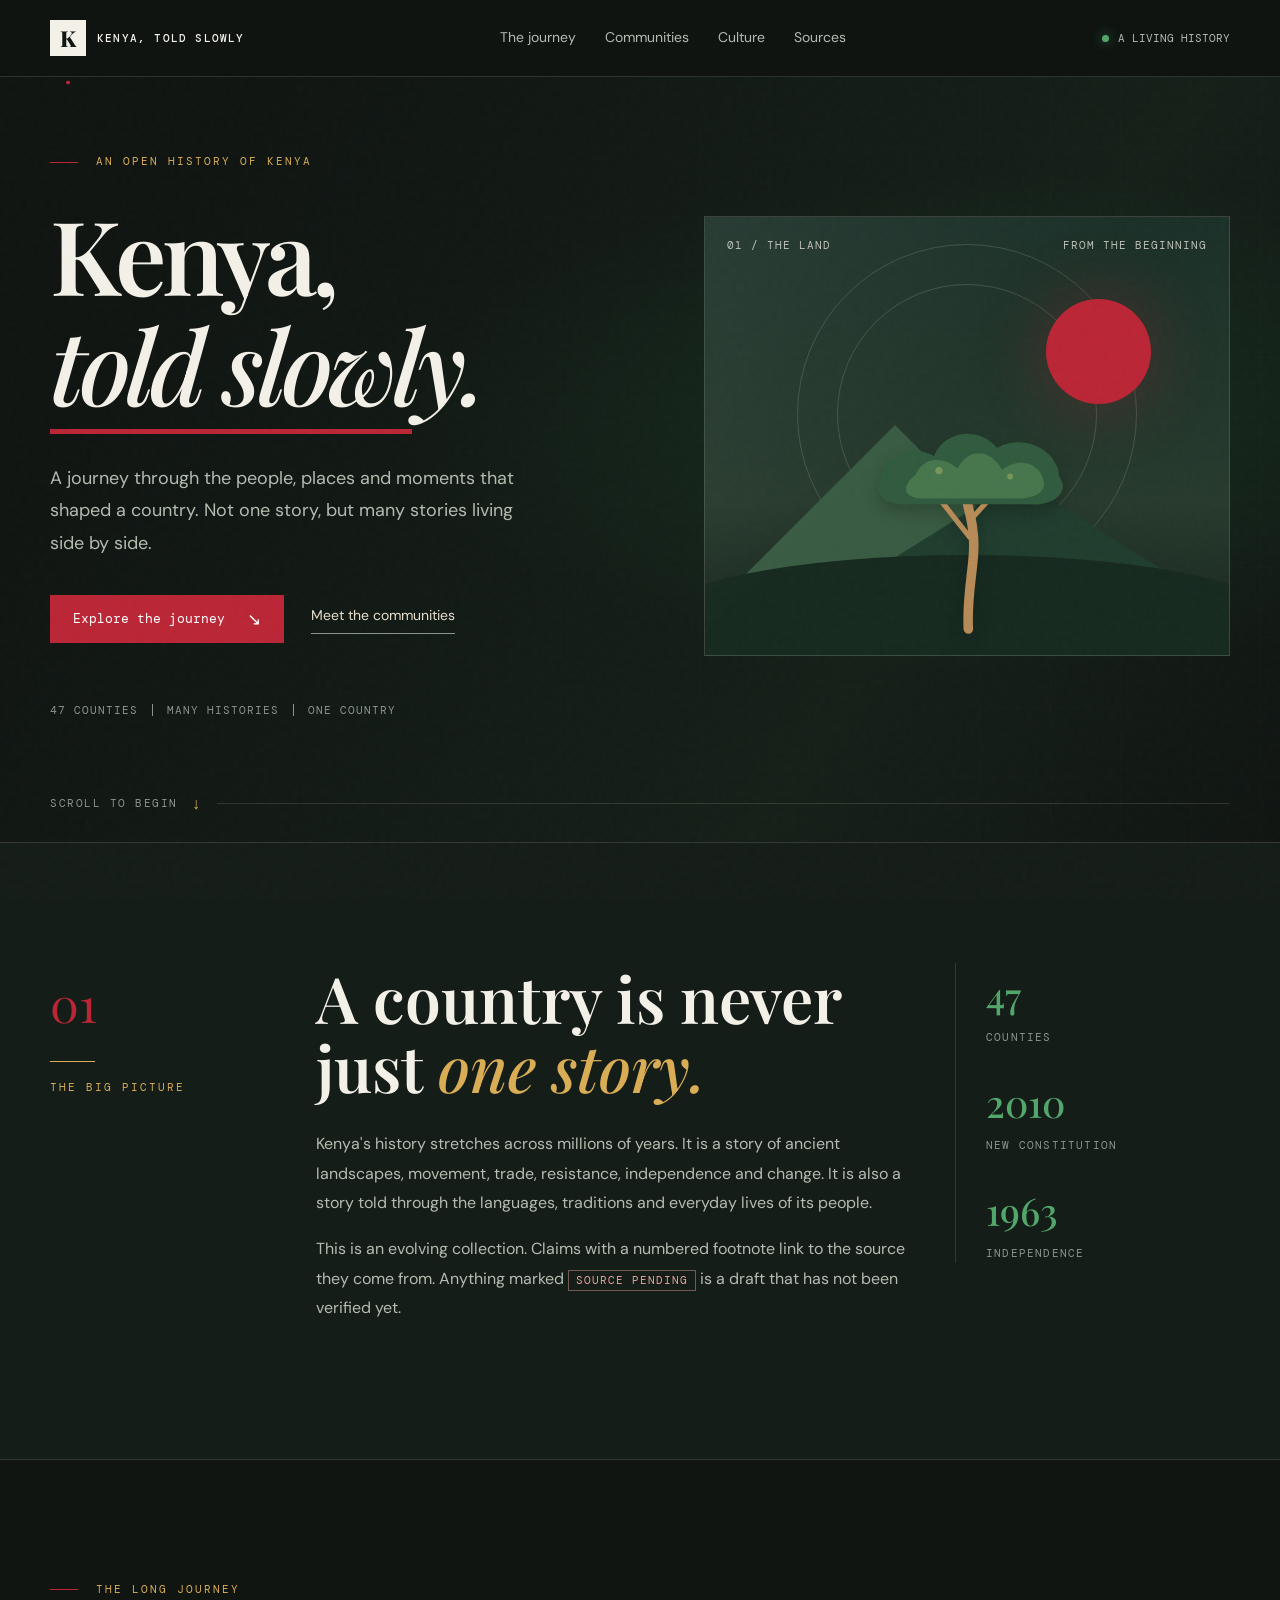
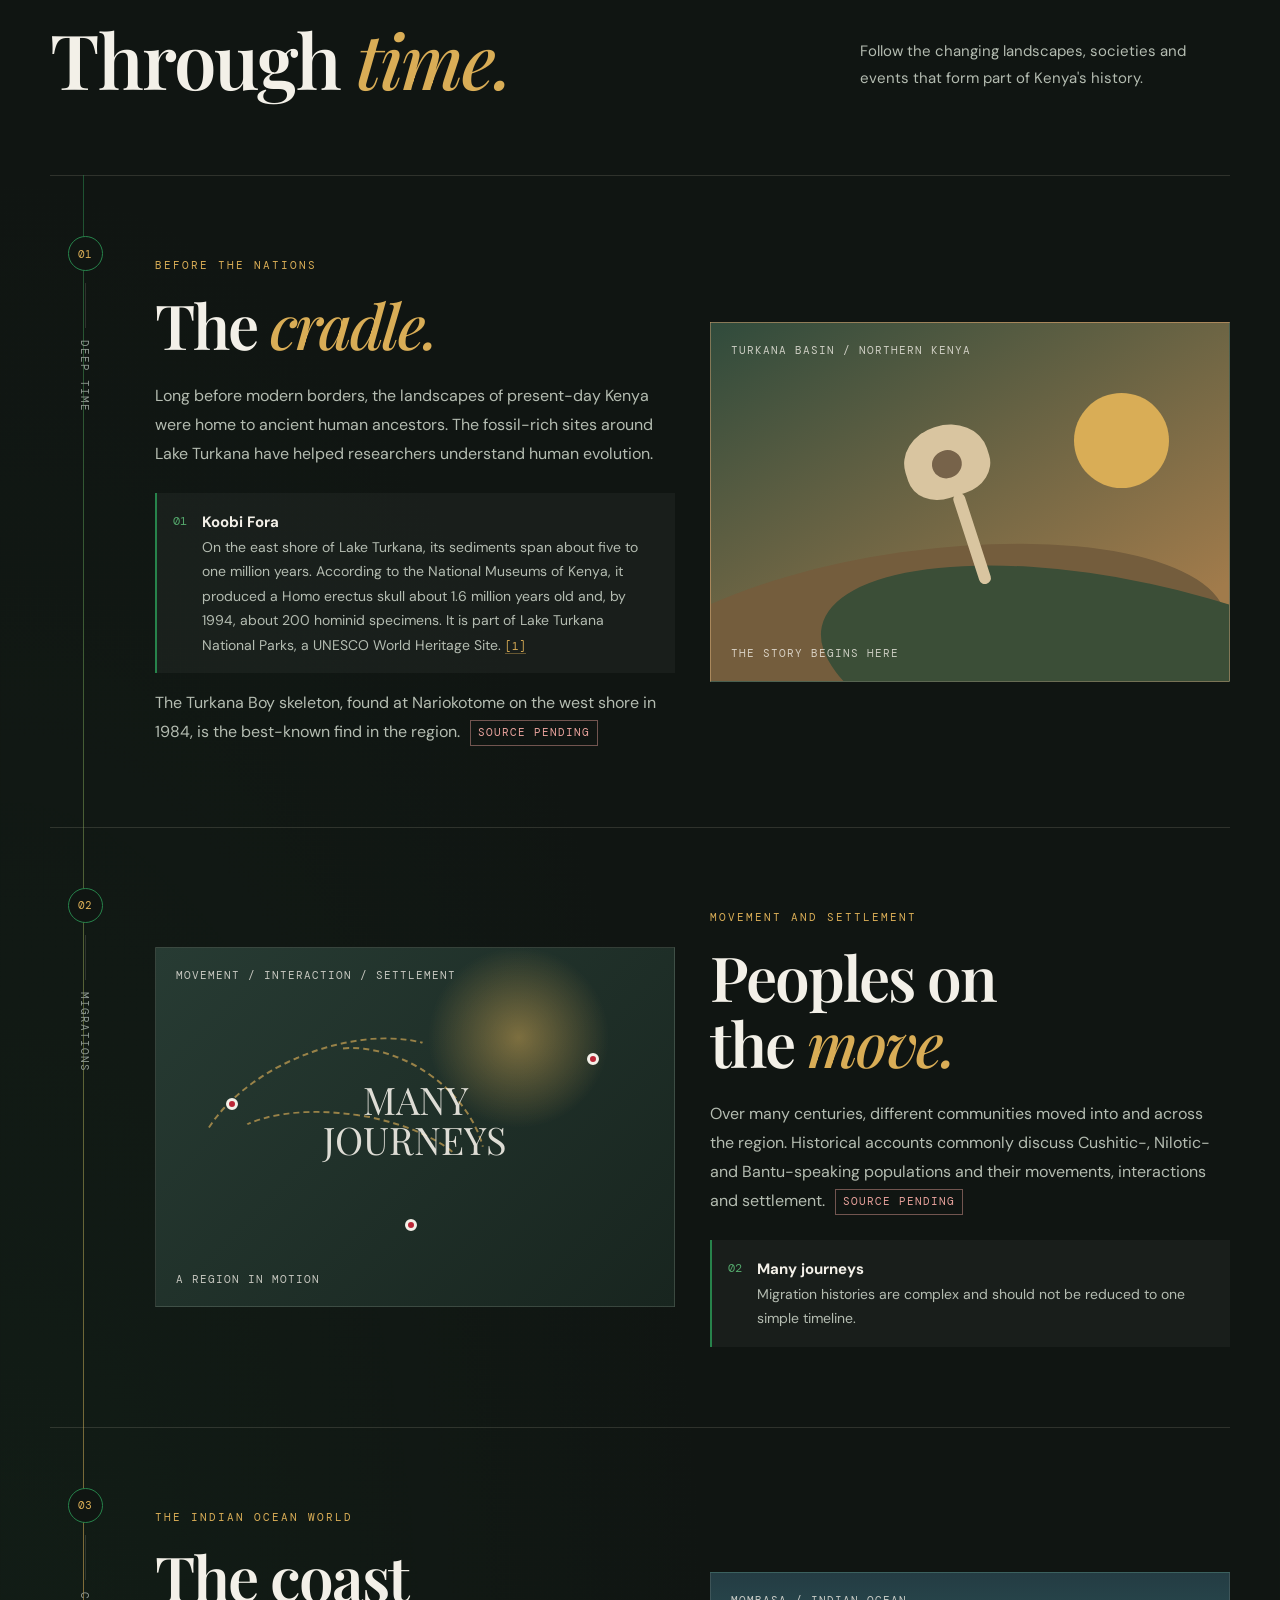
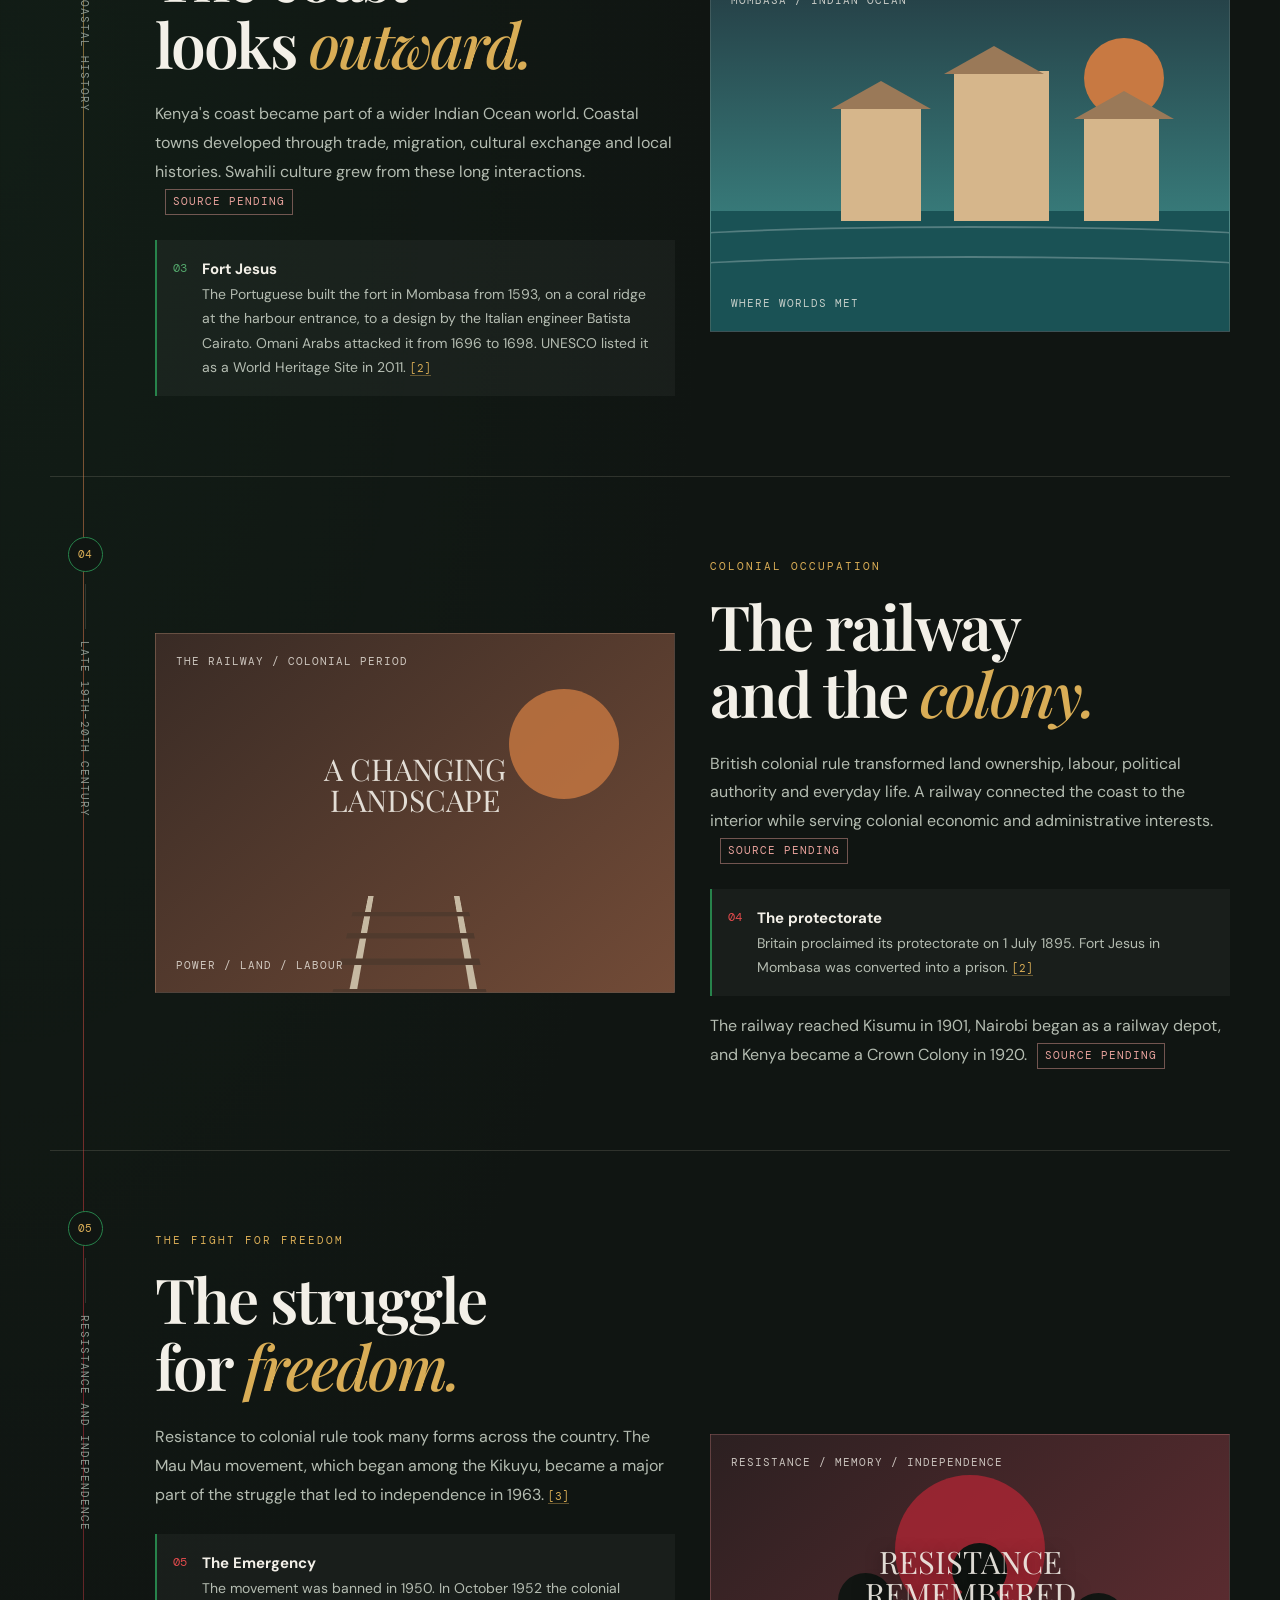
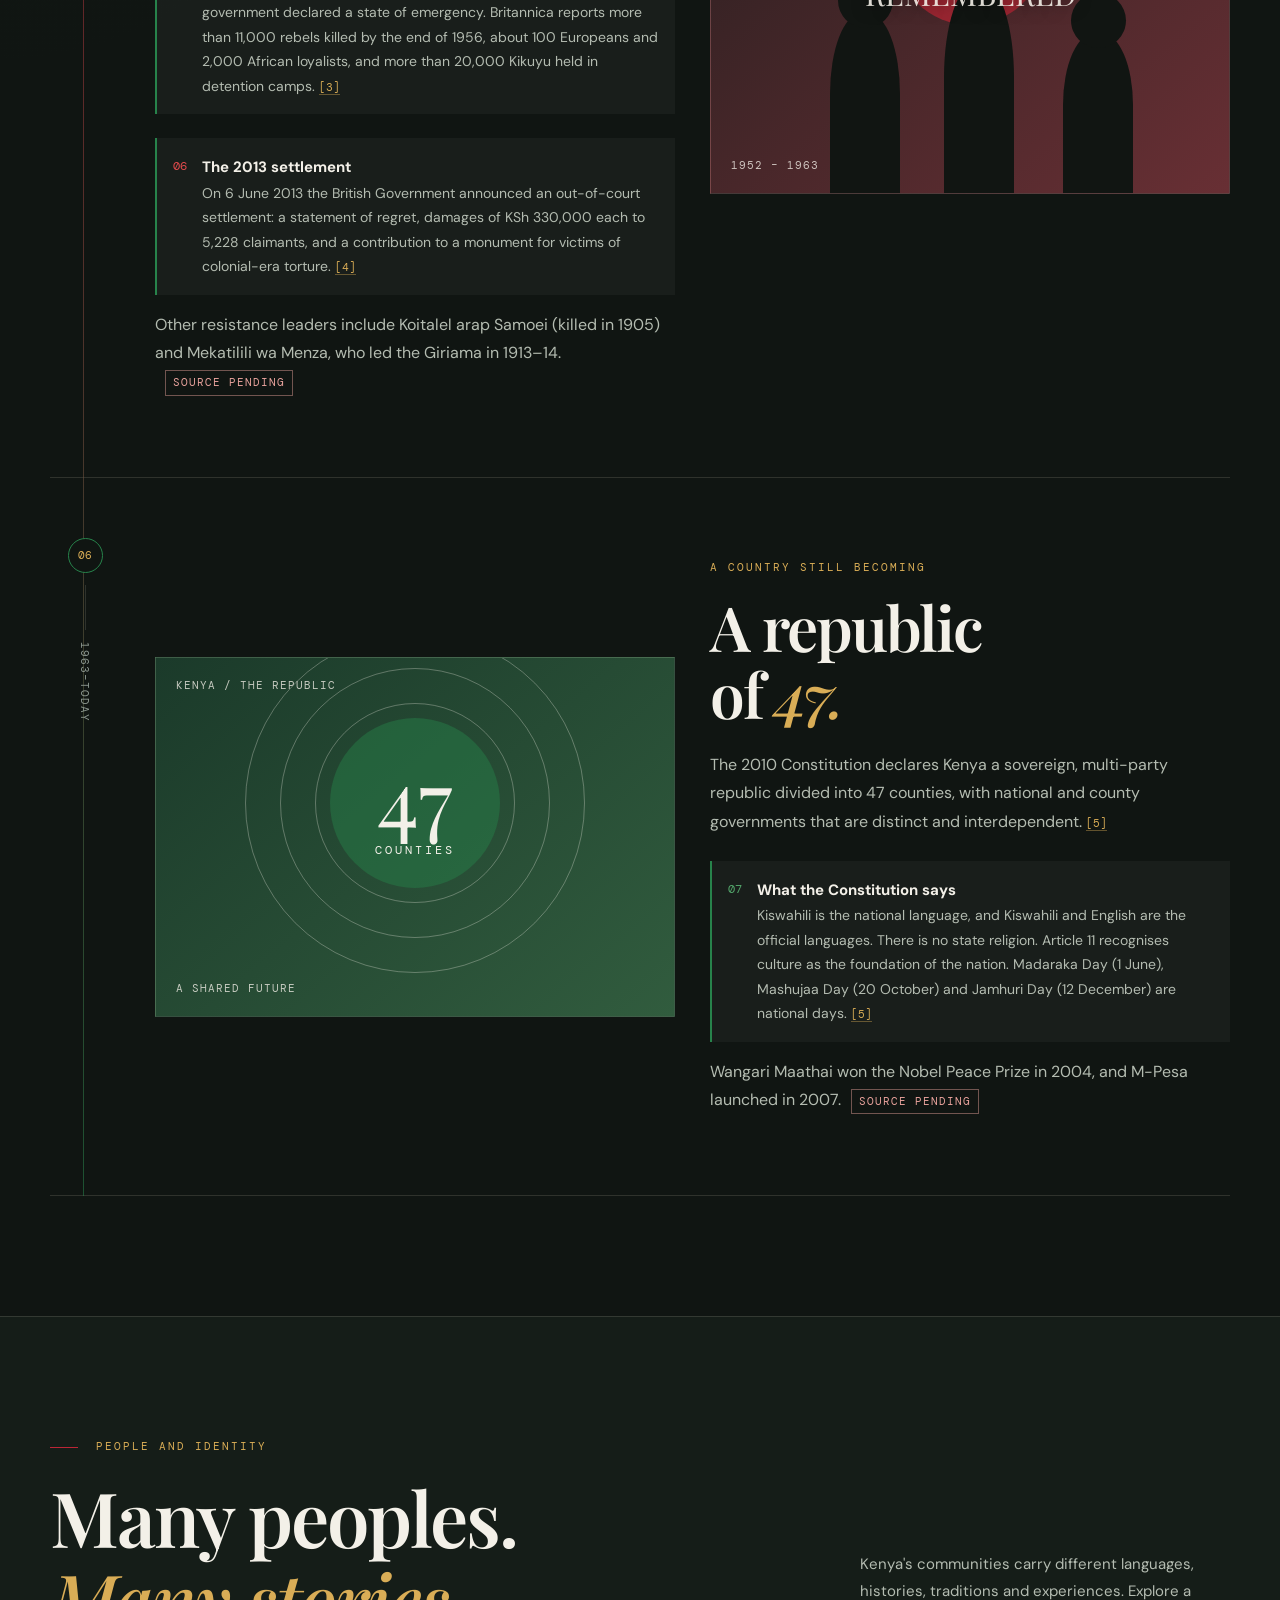
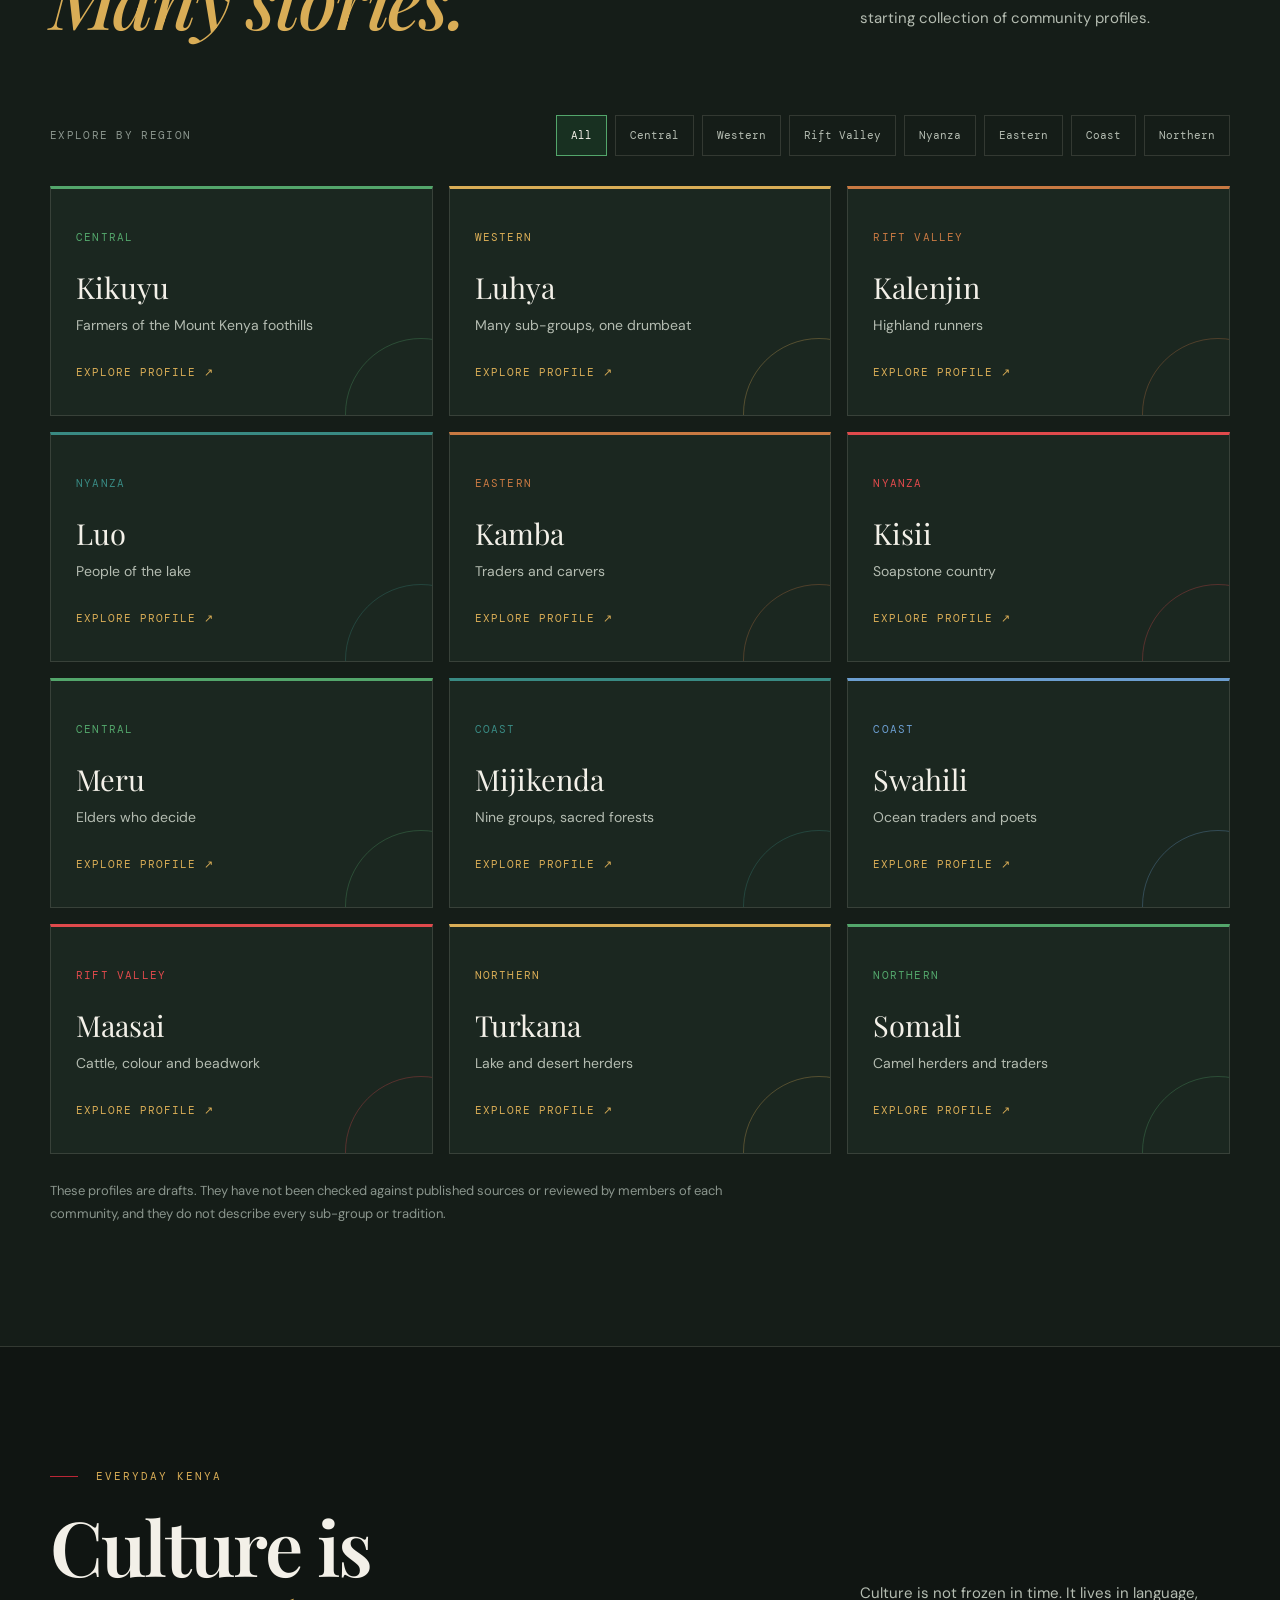
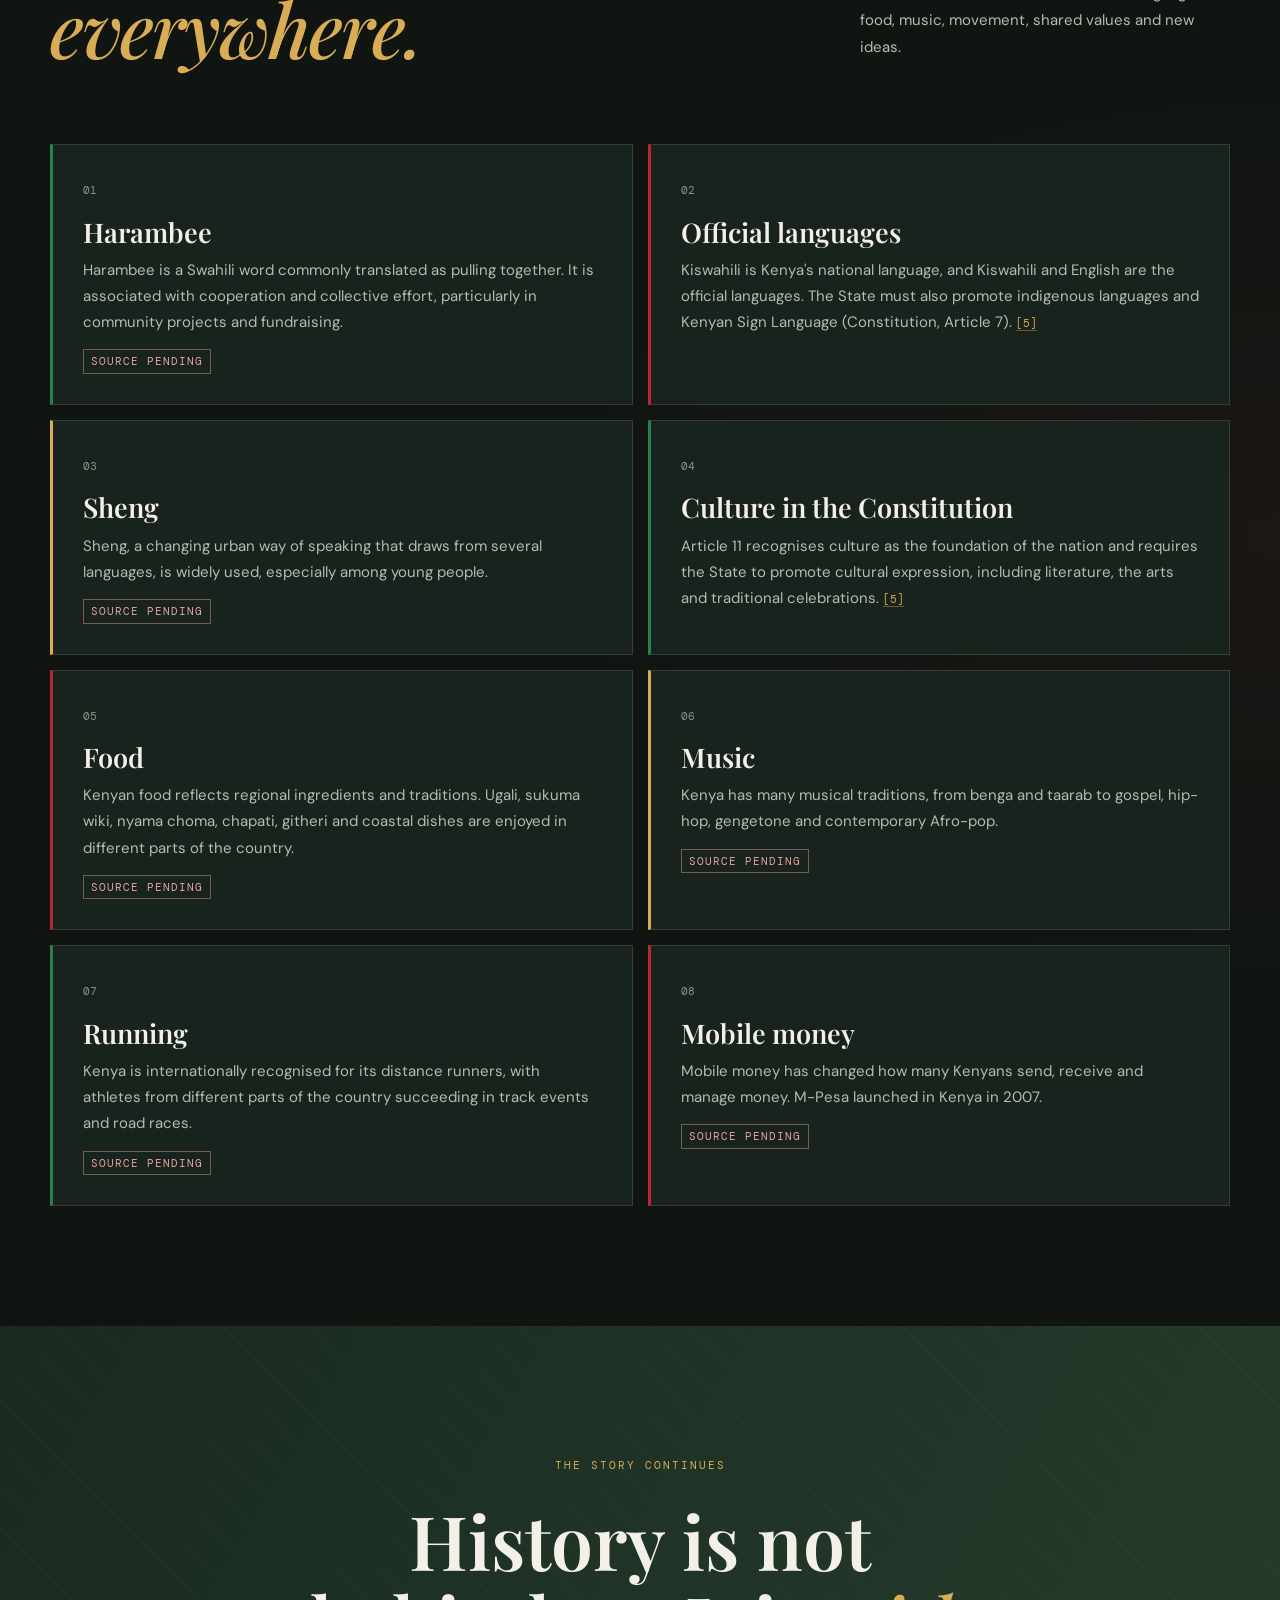
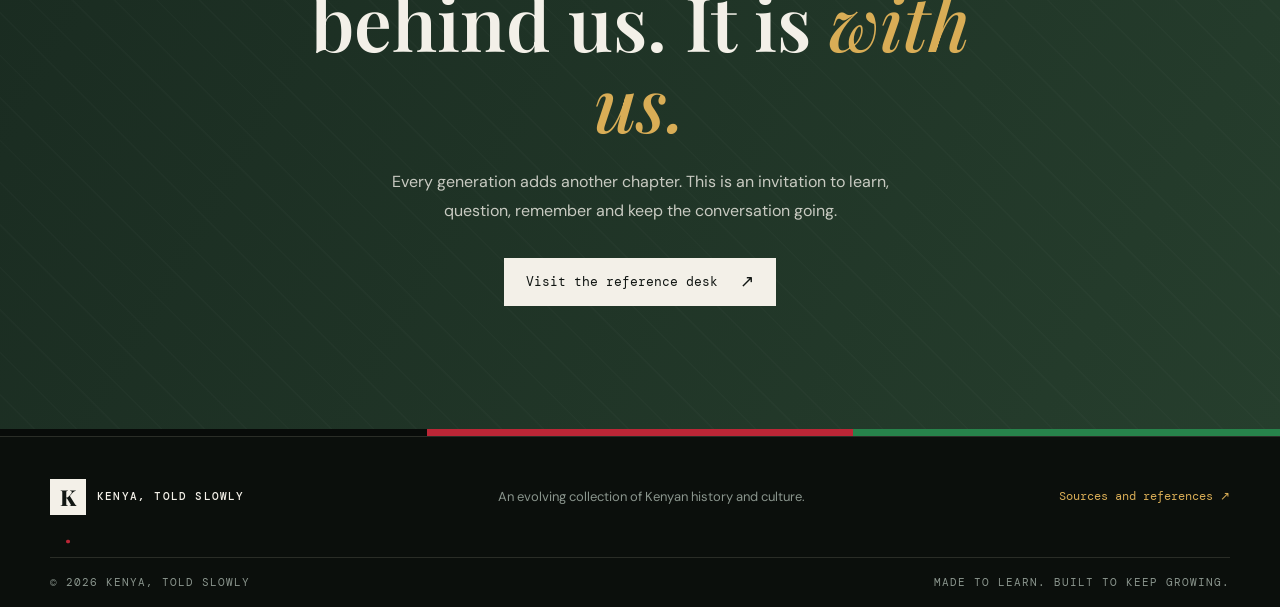
==== index.html @ 45aba87e "Kenya, told slowly: first version" ====
<!DOCTYPE html>
<html lang="en">
<head>
  <meta charset="UTF-8">
  <meta name="viewport" content="width=device-width, initial-scale=1">
  <meta name="theme-color" content="#101512">
  <meta name="description" content="A slow, immersive journey through Kenya's history, communities and culture, with every claim tied to a source.">
  <meta property="og:type" content="website">
  <meta property="og:title" content="Kenya, told slowly: A living history">
  <meta property="og:description" content="A journey through Kenya's history, communities and culture, with sources and open research gaps.">
  <!-- After deploying, change this to the full URL, e.g. https://you.github.io/kenya-history/assets/og.png -->
  <meta property="og:image" content="assets/og.png">
  <meta name="twitter:card" content="summary_large_image">
  <title>Kenya, told slowly — A living history</title>
  <link rel="icon" href="data:image/svg+xml,%3Csvg xmlns='http://www.w3.org/2000/svg' viewBox='0 0 32 32'%3E%3Crect width='32' height='32' fill='%23f3f0e8'/%3E%3Ctext x='6' y='25' font-size='26' font-family='Georgia' font-weight='700' fill='%23101512'%3EK%3C/text%3E%3Ccircle cx='26' cy='25' r='2.5' fill='%23bb2636'/%3E%3C/svg%3E">
  <link rel="preconnect" href="https://fonts.googleapis.com">
  <link rel="preconnect" href="https://fonts.gstatic.com" crossorigin>
  <link href="https://fonts.googleapis.com/css2?family=DM+Mono:wght@400;500&family=DM+Sans:wght@400;500;600;700&family=Playfair+Display:wght@500;600;700;800&display=swap" rel="stylesheet">
  <link rel="stylesheet" href="css/styles.css">
  <script src="js/data.js" defer></script>
  <script src="js/main.js" defer></script>
</head>
<body>
  <a class="skip-link" href="#main">Skip to content</a>
  <div class="scroll-progress" id="progress" aria-hidden="true"></div>

  <header class="site-header">
    <nav class="nav container" aria-label="Main navigation">
      <a class="brand" href="index.html" aria-label="Kenya, told slowly home">
        <span class="brand-mark">K<span>.</span></span><span class="brand-name">KENYA, TOLD SLOWLY</span>
      </a>
      <button class="menu-toggle" id="menu-toggle" aria-label="Open navigation" aria-expanded="false" aria-controls="nav-links"><span></span><span></span></button>
      <div class="nav-links" id="nav-links">
        <a href="#timeline">The journey</a>
        <a href="#communities">Communities</a>
        <a href="#culture">Culture</a>
        <a href="sources.html">Sources</a>
      </div>
      <div class="nav-era"><span class="status-dot"></span><span id="era">A living history</span></div>
    </nav>
  </header>

  <main id="main">
    <section class="hero" data-era="A living history">
      <div class="hero-grid"></div>
      <div class="hero-content container">
        <div class="hero-copy">
          <p class="eyebrow"><span class="eyebrow-line"></span> AN OPEN HISTORY OF KENYA</p>
          <h1>Kenya,<br><em>told slowly.</em></h1>
          <p class="hero-description">A journey through the people, places and moments that shaped a country. Not one story, but many stories living side by side.</p>
          <div class="hero-actions">
            <a class="button button-primary" href="#timeline">Explore the journey <span>↘</span></a>
            <a class="text-link" href="#communities">Meet the communities</a>
          </div>
          <div class="hero-meta"><span>47 COUNTIES</span><span class="meta-divider"></span><span>MANY HISTORIES</span><span class="meta-divider"></span><span>ONE COUNTRY</span></div>
        </div>

        <div class="hero-art" role="img" aria-label="Illustration of an acacia tree, mountains and a red sun over the Kenyan landscape">
          <div class="art-orbit orbit-one"></div><div class="art-orbit orbit-two"></div>
          <div class="sun"></div>
          <div class="mountain mountain-back"></div><div class="mountain mountain-front"></div>
          <div class="land-layer"></div>
          <svg class="acacia" viewBox="0 0 300 330" aria-hidden="true">
            <path d="M145 315 C142 260 157 220 151 180 C149 155 137 135 142 105" fill="none" stroke="#B78B57" stroke-width="13" stroke-linecap="round"/>
            <path d="M147 190 L110 143 M149 165 L190 120 M142 130 L115 93" fill="none" stroke="#B78B57" stroke-width="7" stroke-linecap="round"/>
            <path d="M25 111 C32 72 73 65 98 79 C113 43 161 39 184 68 C223 47 267 73 269 107 C285 130 259 147 229 145 L64 145 C35 146 15 135 25 111Z" fill="#315B3F"/>
            <path d="M73 105 C85 77 114 82 130 96 C148 64 178 73 191 98 C216 78 246 91 248 116 C250 134 223 138 204 137 L82 137 C55 137 54 119 73 105Z" fill="#47764C"/>
            <circle cx="105" cy="99" r="5" fill="#77965C"/><circle cx="202" cy="107" r="4" fill="#77965C"/>
          </svg>
          <div class="art-caption"><span>01 / THE LAND</span><span>FROM THE BEGINNING</span></div>
        </div>
      </div>
      <div class="hero-bottom container"><span>SCROLL TO BEGIN</span><span class="scroll-arrow">↓</span><span class="hero-bottom-line"></span></div>
    </section>

    <section class="intro section-pad" data-era="The big picture">
      <div class="container intro-layout">
        <div class="section-index"><span class="index-number">01</span><span class="index-line"></span><span class="eyebrow">THE BIG PICTURE</span></div>
        <div class="intro-text">
          <h2>A country is never<br>just <em>one story.</em></h2>
          <p>Kenya's history stretches across millions of years. It is a story of ancient landscapes, movement, trade, resistance, independence and change. It is also a story told through the languages, traditions and everyday lives of its people.</p>
          <p>This is an evolving collection. Claims with a numbered footnote link to the source they come from. Anything marked <span class="badge-inline">SOURCE PENDING</span> is a draft that has not been verified yet.</p>
        </div>
        <div class="intro-stats">
          <div class="stat"><strong>47</strong><span>COUNTIES</span></div>
          <div class="stat"><strong>2010</strong><span>NEW CONSTITUTION</span></div>
          <div class="stat"><strong>1963</strong><span>INDEPENDENCE</span></div>
        </div>
      </div>
    </section>

    <section class="timeline-section section-pad" id="timeline">
      <div class="container">
        <div class="section-heading">
          <div><p class="eyebrow"><span class="eyebrow-line"></span> THE LONG JOURNEY</p><h2>Through <em>time.</em></h2></div>
          <p class="section-intro">Follow the changing landscapes, societies and events that form part of Kenya's history.</p>
        </div>

        <div class="timeline">

          <article class="chapter" data-a="#18231d" data-b="#263d2c" data-era="Deep time">
            <div class="chapter-number"><span>01</span><span class="chapter-line"></span><span class="chapter-date">DEEP TIME</span></div>
            <div class="chapter-copy">
              <p class="eyebrow">BEFORE THE NATIONS</p>
              <h3>The <em>cradle.</em></h3>
              <p>Long before modern borders, the landscapes of present-day Kenya were home to ancient human ancestors. The fossil-rich sites around Lake Turkana have helped researchers understand human evolution.</p>
              <div class="chapter-fact"><span class="fact-mark">01</span>
                <p><strong>Koobi Fora</strong><br>On the east shore of Lake Turkana, its sediments span about five to one million years. According to the National Museums of Kenya, it produced a Homo erectus skull about 1.6 million years old and, by 1994, about 200 hominid specimens. It is part of Lake Turkana National Parks, a UNESCO World Heritage Site. <a class="fn" href="sources.html#s1">[1]</a></p></div>
              <p class="pending">The Turkana Boy skeleton, found at Nariokotome on the west shore in 1984, is the best-known find in the region.</p>
            </div>
            <div class="chapter-visual visual-cradle">
              <div class="visual-label">TURKANA BASIN / NORTHERN KENYA</div><div class="visual-sun"></div>
              <div class="fossil-shape"><div class="fossil-skull"></div><div class="fossil-spine"></div></div>
              <div class="visual-bottom-label">THE STORY BEGINS HERE</div>
            </div>
          </article>

          <article class="chapter reverse" data-a="#17211e" data-b="#293b34" data-era="Movement and settlement">
            <div class="chapter-number"><span>02</span><span class="chapter-line"></span><span class="chapter-date">MIGRATIONS</span></div>
            <div class="chapter-copy">
              <p class="eyebrow">MOVEMENT AND SETTLEMENT</p>
              <h3>Peoples on<br>the <em>move.</em></h3>
              <p class="pending">Over many centuries, different communities moved into and across the region. Historical accounts commonly discuss Cushitic-, Nilotic- and Bantu-speaking populations and their movements, interactions and settlement.</p>
              <div class="chapter-fact"><span class="fact-mark">02</span>
                <p><strong>Many journeys</strong><br>Migration histories are complex and should not be reduced to one simple timeline.</p></div>
            </div>
            <div class="chapter-visual visual-movement">
              <div class="visual-label">MOVEMENT / INTERACTION / SETTLEMENT</div>
              <div class="route route-one"></div><div class="route route-two"></div><div class="route route-three"></div>
              <div class="route-point point-one"></div><div class="route-point point-two"></div><div class="route-point point-three"></div>
              <div class="movement-word">MANY<br>JOURNEYS</div><div class="visual-bottom-label">A REGION IN MOTION</div>
            </div>
          </article>

          <article class="chapter" data-a="#1b2221" data-b="#293e42" data-era="The coast and the ocean">
            <div class="chapter-number"><span>03</span><span class="chapter-line"></span><span class="chapter-date">COASTAL HISTORY</span></div>
            <div class="chapter-copy">
              <p class="eyebrow">THE INDIAN OCEAN WORLD</p>
              <h3>The coast<br>looks <em>outward.</em></h3>
              <p class="pending">Kenya's coast became part of a wider Indian Ocean world. Coastal towns developed through trade, migration, cultural exchange and local histories. Swahili culture grew from these long interactions.</p>
              <div class="chapter-fact"><span class="fact-mark">03</span>
                <p><strong>Fort Jesus</strong><br>The Portuguese built the fort in Mombasa from 1593, on a coral ridge at the harbour entrance, to a design by the Italian engineer Batista Cairato. Omani Arabs attacked it from 1696 to 1698. UNESCO listed it as a World Heritage Site in 2011. <a class="fn" href="sources.html#s2">[2]</a></p></div>
            </div>
            <div class="chapter-visual visual-coast">
              <div class="visual-label">MOMBASA / INDIAN OCEAN</div><div class="coast-sun"></div><div class="coast-water"></div>
              <div class="coast-building building-one"></div><div class="coast-building building-two"></div><div class="coast-building building-three"></div>
              <div class="coast-wave wave-one"></div><div class="coast-wave wave-two"></div>
              <div class="visual-bottom-label">WHERE WORLDS MET</div>
            </div>
          </article>

          <article class="chapter reverse" data-a="#201918" data-b="#492b28" data-era="Colonial rule">
            <div class="chapter-number"><span>04</span><span class="chapter-line"></span><span class="chapter-date">LATE 19TH–20TH CENTURY</span></div>
            <div class="chapter-copy">
              <p class="eyebrow">COLONIAL OCCUPATION</p>
              <h3>The railway<br>and the <em>colony.</em></h3>
              <p class="pending">British colonial rule transformed land ownership, labour, political authority and everyday life. A railway connected the coast to the interior while serving colonial economic and administrative interests.</p>
              <div class="chapter-fact"><span class="fact-mark red-mark">04</span>
                <p><strong>The protectorate</strong><br>Britain proclaimed its protectorate on 1 July 1895. Fort Jesus in Mombasa was converted into a prison. <a class="fn" href="sources.html#s2">[2]</a></p></div>
              <p class="pending">The railway reached Kisumu in 1901, Nairobi began as a railway depot, and Kenya became a Crown Colony in 1920.</p>
            </div>
            <div class="chapter-visual visual-railway">
              <div class="visual-label">THE RAILWAY / COLONIAL PERIOD</div><div class="railway-sun"></div>
              <div class="railway-track"><div class="track-line"></div><div class="track-line second"></div>
                <div class="track-sleeper"></div><div class="track-sleeper"></div><div class="track-sleeper"></div><div class="track-sleeper"></div><div class="track-sleeper"></div><div class="track-sleeper"></div></div>
              <div class="railway-word">A CHANGING<br>LANDSCAPE</div><div class="visual-bottom-label">POWER / LAND / LABOUR</div>
            </div>
          </article>

          <article class="chapter" data-a="#201716" data-b="#512a2b" data-era="The struggle for freedom">
            <div class="chapter-number"><span>05</span><span class="chapter-line"></span><span class="chapter-date">RESISTANCE AND INDEPENDENCE</span></div>
            <div class="chapter-copy">
              <p class="eyebrow">THE FIGHT FOR FREEDOM</p>
              <h3>The struggle<br>for <em>freedom.</em></h3>
              <p>Resistance to colonial rule took many forms across the country. The Mau Mau movement, which began among the Kikuyu, became a major part of the struggle that led to independence in 1963. <a class="fn" href="sources.html#s3">[3]</a></p>
              <div class="chapter-fact"><span class="fact-mark red-mark">05</span>
                <p><strong>The Emergency</strong><br>The movement was banned in 1950. In October 1952 the colonial government declared a state of emergency. Britannica reports more than 11,000 rebels killed by the end of 1956, about 100 Europeans and 2,000 African loyalists, and more than 20,000 Kikuyu held in detention camps. <a class="fn" href="sources.html#s3">[3]</a></p></div>
              <div class="chapter-fact"><span class="fact-mark red-mark">06</span>
                <p><strong>The 2013 settlement</strong><br>On 6 June 2013 the British Government announced an out-of-court settlement: a statement of regret, damages of KSh 330,000 each to 5,228 claimants, and a contribution to a monument for victims of colonial-era torture. <a class="fn" href="sources.html#s4">[4]</a></p></div>
              <p class="pending">Other resistance leaders include Koitalel arap Samoei (killed in 1905) and Mekatilili wa Menza, who led the Giriama in 1913–14.</p>
            </div>
            <div class="chapter-visual visual-freedom">
              <div class="visual-label">RESISTANCE / MEMORY / INDEPENDENCE</div><div class="freedom-sun"></div>
              <div class="freedom-figure figure-one"></div><div class="freedom-figure figure-two"></div><div class="freedom-figure figure-three"></div>
              <div class="freedom-word">RESISTANCE<br>REMEMBERED</div><div class="visual-bottom-label">1952 – 1963</div>
            </div>
          </article>

          <article class="chapter reverse" data-a="#17231c" data-b="#294a36" data-era="The republic">
            <div class="chapter-number"><span>06</span><span class="chapter-line"></span><span class="chapter-date">1963–TODAY</span></div>
            <div class="chapter-copy">
              <p class="eyebrow">A COUNTRY STILL BECOMING</p>
              <h3>A republic<br>of <em>47.</em></h3>
              <p>The 2010 Constitution declares Kenya a sovereign, multi-party republic divided into 47 counties, with national and county governments that are distinct and interdependent. <a class="fn" href="sources.html#s5">[5]</a></p>
              <div class="chapter-fact"><span class="fact-mark green-mark">07</span>
                <p><strong>What the Constitution says</strong><br>Kiswahili is the national language, and Kiswahili and English are the official languages. There is no state religion. Article 11 recognises culture as the foundation of the nation. Madaraka Day (1 June), Mashujaa Day (20 October) and Jamhuri Day (12 December) are national days. <a class="fn" href="sources.html#s5">[5]</a></p></div>
              <p class="pending">Wangari Maathai won the Nobel Peace Prize in 2004, and M-Pesa launched in 2007.</p>
            </div>
            <div class="chapter-visual visual-republic">
              <div class="visual-label">KENYA / THE REPUBLIC</div><div class="republic-sun"></div>
              <div class="republic-circle circle-one"></div><div class="republic-circle circle-two"></div><div class="republic-circle circle-three"></div>
              <div class="republic-word">47<br><span>COUNTIES</span></div><div class="visual-bottom-label">A SHARED FUTURE</div>
            </div>
          </article>

        </div>
      </div>
    </section>

    <section class="communities-section section-pad" id="communities" data-era="Communities">
      <div class="container">
        <div class="section-heading">
          <div><p class="eyebrow"><span class="eyebrow-line"></span> PEOPLE AND IDENTITY</p><h2>Many peoples.<br><em>Many stories.</em></h2></div>
          <p class="section-intro">Kenya's communities carry different languages, histories, traditions and experiences. Explore a starting collection of community profiles.</p>
        </div>
        <div class="community-toolbar"><p>EXPLORE BY REGION</p><div class="filters" id="filters" role="group" aria-label="Filter communities by region"></div></div>
        <div class="community-grid" id="grid" aria-live="polite"></div>
        <p class="community-note">These profiles are drafts. They have not been checked against published sources or reviewed by members of each community, and they do not describe every sub-group or tradition.</p>
      </div>
    </section>

    <section class="culture-section section-pad" id="culture" data-era="Culture">
      <div class="container">
        <div class="section-heading">
          <div><p class="eyebrow"><span class="eyebrow-line"></span> EVERYDAY KENYA</p><h2>Culture is<br><em>everywhere.</em></h2></div>
          <p class="section-intro">Culture is not frozen in time. It lives in language, food, music, movement, shared values and new ideas.</p>
        </div>
        <div class="culture-grid" id="culture-list"></div>
      </div>
    </section>

    <section class="closing-section" data-era="The story continues">
      <div class="closing-pattern"></div>
      <div class="container closing-content">
        <p class="eyebrow">THE STORY CONTINUES</p>
        <h2>History is not<br>behind us. It is <em>with us.</em></h2>
        <p>Every generation adds another chapter. This is an invitation to learn, question, remember and keep the conversation going.</p>
        <a class="button button-light" href="sources.html">Visit the reference desk <span>↗</span></a>
      </div>
      <div class="closing-flag" aria-hidden="true"><span></span><span></span><span></span></div>
    </section>
  </main>

  <footer class="site-footer">
    <div class="container footer-main">
      <a class="brand" href="index.html"><span class="brand-mark">K<span>.</span></span><span class="brand-name">KENYA, TOLD SLOWLY</span></a>
      <p>An evolving collection of Kenyan history and culture.</p>
      <a class="footer-source" href="sources.html">Sources and references ↗</a>
    </div>
    <div class="container footer-bottom"><span>© 2026 KENYA, TOLD SLOWLY</span><span>MADE TO LEARN. BUILT TO KEEP GROWING.</span></div>
  </footer>

  <dialog class="community-dialog" id="dlg" aria-labelledby="dlg-t">
    <form method="dialog"><button class="dialog-close" aria-label="Close community details">×</button></form>
    <div class="dialog-content">
      <p class="eyebrow" id="dlg-r">COMMUNITY PROFILE</p>
      <h2 id="dlg-t">Community name</h2>
      <div class="dialog-rule"></div>
      <p id="dlg-b"></p>
      <p class="dialog-disclaimer">Draft profile. Not yet checked against published sources or reviewed by members of this community. Claims marked "source pending" are unverified.</p>
    </div>
  </dialog>
</body>
</html>
---- css/styles.css ----
/* KENYA, TOLD SLOWLY — dark editorial theme + Kenyan flag palette */
@property --scene-a{syntax:"<color>";inherits:true;initial-value:#18231d}
@property --scene-b{syntax:"<color>";inherits:true;initial-value:#263d2c}
:root{
  --bg:#101512;--bg-soft:#151e19;--bg-panel:#1b2720;--bg-raised:#202e26;
  --black:#080b09;--red:#bb2636;--red-light:#e04a4c;--green:#27834b;--green-light:#53a66b;--white:#f3f0e8;
  --cream:#e8e0cf;--muted:#b4bcb1;--muted-dark:#8a958d;--gold:#d9ad56;--copper:#c87942;--turquoise:#398a83;
  --font-display:"Playfair Display",Georgia,serif;--font-body:"DM Sans",Arial,sans-serif;--font-mono:"DM Mono",monospace;
  --container:1180px;--border:rgba(232,224,207,.14);
  --scene-a:#18231d;--scene-b:#263d2c;
  transition:--scene-a 1s ease,--scene-b 1s ease;
}
*{box-sizing:border-box;margin:0;padding:0}
html{scroll-behavior:smooth;scroll-padding-top:90px}
body{background:var(--bg);color:var(--white);font-family:var(--font-body);font-size:16px;line-height:1.7;overflow-x:hidden}
body::before{content:"";position:fixed;inset:0;pointer-events:none;z-index:20;opacity:.12;background-image:url("data:image/svg+xml,%3Csvg viewBox='0 0 180 180' xmlns='http://www.w3.org/2000/svg'%3E%3Cfilter id='n'%3E%3CfeTurbulence type='fractalNoise' baseFrequency='.85' numOctaves='3' stitchTiles='stitch'/%3E%3C/filter%3E%3Crect width='100%25' height='100%25' filter='url(%23n)' opacity='.16'/%3E%3C/svg%3E")}
a{color:inherit;text-decoration:none}button{font:inherit}img,svg{max-width:100%}
::selection{background:var(--red);color:#fff}
.container{width:min(var(--container),calc(100% - 48px));margin-inline:auto}
.section-pad{padding:120px 0}
.skip-link{position:fixed;top:-100px;left:20px;z-index:1000;background:var(--white);color:var(--bg);padding:12px 18px}
.skip-link:focus{top:20px}
:focus-visible{outline:2px solid var(--gold);outline-offset:4px}

/* PROGRESS + NAV */
.scroll-progress{position:fixed;z-index:100;top:0;left:0;height:3px;width:0;background:linear-gradient(90deg,var(--green),var(--white),var(--red))}
.site-header{position:sticky;top:0;z-index:50;background:rgba(16,21,18,.93);border-bottom:1px solid var(--border);backdrop-filter:blur(18px)}
.nav{min-height:76px;display:flex;align-items:center;justify-content:space-between;gap:30px}
.brand{display:inline-flex;align-items:center;gap:11px;flex-shrink:0}
.brand-mark{display:grid;place-items:center;width:36px;height:36px;background:var(--white);color:var(--bg);font-family:var(--font-display);font-size:22px;font-weight:800}
.brand-mark span{color:var(--red)}
.brand-name{font-family:var(--font-mono);font-size:11px;letter-spacing:1.2px;font-weight:500}
.nav-links{display:flex;align-items:center;gap:29px}
.nav-links a{color:var(--muted);font-size:14px;transition:color .2s}
.nav-links a:hover,.nav-links a[aria-current]{color:var(--white)}
.nav-era{display:flex;align-items:center;gap:9px;color:var(--muted);font-family:var(--font-mono);font-size:11px;text-transform:uppercase}
.status-dot{width:7px;height:7px;border-radius:50%;background:var(--green-light);box-shadow:0 0 12px rgba(83,166,107,.7)}
.menu-toggle{display:none;border:1px solid var(--border);background:transparent;width:44px;height:44px;cursor:pointer}
.menu-toggle span{display:block;width:18px;height:2px;margin:5px auto;background:var(--white)}

/* TYPE */
.eyebrow{color:var(--gold);font-family:var(--font-mono);font-size:11px;letter-spacing:2px;text-transform:uppercase}
.eyebrow-line{display:inline-block;width:28px;height:1px;background:var(--red);vertical-align:middle;margin-right:9px}
h1,h2,h3{font-family:var(--font-display);font-weight:600;line-height:1.08}
h1 em,h2 em,h3 em{color:var(--gold);font-weight:500}
.fn{font-family:var(--font-mono);font-size:11px;color:var(--gold);border-bottom:1px solid rgba(217,173,86,.4);white-space:nowrap}
.badge,.badge-inline,.pending::after{font-family:var(--font-mono);font-size:11px;letter-spacing:1px;color:#e8a29c;border:1px solid rgba(232,162,156,.45);padding:2px 7px;white-space:nowrap}
.badge{display:inline-block;margin-top:14px}
.badge-inline{display:inline-block;line-height:1.4}
.pending::after{content:"SOURCE PENDING";display:inline-block;margin-left:10px;vertical-align:middle}

/* HERO */
.hero{min-height:690px;position:relative;overflow:hidden;display:flex;flex-direction:column;justify-content:center;background:radial-gradient(ellipse at 78% 45%,rgba(39,131,75,.15),transparent 42%),linear-gradient(120deg,#101512 15%,#152019 70%,#101512)}
.hero-grid{position:absolute;inset:0;opacity:.13;background-image:linear-gradient(rgba(232,224,207,.1) 1px,transparent 1px),linear-gradient(90deg,rgba(232,224,207,.1) 1px,transparent 1px);background-size:70px 70px;mask-image:linear-gradient(to right,transparent,black)}
.hero-content{display:grid;grid-template-columns:1fr .9fr;align-items:center;gap:70px;padding-top:75px;padding-bottom:70px;position:relative;z-index:2}
.hero-copy{max-width:620px}
.hero-copy h1{font-size:clamp(65px,8vw,110px);letter-spacing:-5px;margin:28px 0}
.hero-copy h1 em{color:var(--white);position:relative}
.hero-copy h1 em::after{content:"";display:block;width:62%;height:5px;background:var(--red);margin-top:9px}
.hero-description{max-width:500px;color:var(--muted);font-size:18px;line-height:1.8}
.hero-actions{display:flex;align-items:center;gap:27px;margin-top:36px}
.button{min-height:48px;padding:0 22px;display:inline-flex;align-items:center;justify-content:center;gap:22px;font-family:var(--font-mono);font-size:13px;transition:transform .25s,background .25s}
.button:hover{transform:translateY(-3px)}
.button-primary{background:var(--red);color:#fff;border:1px solid var(--red)}.button-primary:hover{background:var(--red-light)}
.button-primary span,.button-light span{font-size:17px}
.text-link{color:var(--cream);font-size:14px;border-bottom:1px solid var(--muted-dark);padding-bottom:5px}
.hero-meta{display:flex;align-items:center;gap:14px;margin-top:58px;color:var(--muted-dark);font-family:var(--font-mono);font-size:11px;letter-spacing:1px}
.meta-divider{height:12px;width:1px;background:var(--muted-dark)}
.hero-art{height:440px;position:relative;overflow:hidden;background:linear-gradient(180deg,#1b3028,#273a2d 65%,#18251e);border:1px solid rgba(232,224,207,.16)}
.hero-art::after{content:"";position:absolute;inset:0;background:linear-gradient(135deg,rgba(255,255,255,.06),transparent 45%)}
.art-orbit{position:absolute;border:1px solid rgba(232,224,207,.17);border-radius:50%;left:50%;top:45%;transform:translate(-50%,-50%)}
.orbit-one{width:340px;height:340px}.orbit-two{width:260px;height:260px}
.sun{position:absolute;width:105px;height:105px;border-radius:50%;background:var(--red);top:82px;right:78px;box-shadow:0 0 70px rgba(187,38,54,.3)}
.mountain{position:absolute;bottom:0;width:0;height:0;border-style:solid}
.mountain-back{left:-40px;border-width:0 230px 230px 230px;border-color:transparent transparent #395b43 transparent}
.mountain-front{right:-70px;border-width:0 280px 175px 280px;border-color:transparent transparent #203d2e transparent}
.land-layer{position:absolute;left:-10%;bottom:-30px;width:120%;height:130px;border-radius:50% 50% 0 0;background:#172a20}
.acacia{position:absolute;z-index:3;bottom:15px;left:30%;width:220px;filter:drop-shadow(0 8px 8px rgba(0,0,0,.2))}
.art-caption{position:absolute;z-index:4;left:22px;right:22px;top:19px;display:flex;justify-content:space-between;color:rgba(243,240,232,.75);font-family:var(--font-mono);font-size:11px;letter-spacing:1px}
.hero-bottom{display:flex;align-items:center;gap:14px;padding-bottom:25px;color:var(--muted-dark);font-family:var(--font-mono);font-size:11px;letter-spacing:1.5px}
.scroll-arrow{color:var(--gold);font-size:16px}.hero-bottom-line{height:1px;background:var(--border);flex:1}

/* INTRO */
.intro{background:#151d18;border-block:1px solid var(--border)}
.intro-layout{display:grid;grid-template-columns:.55fr 1.5fr .7fr;gap:50px;align-items:start}
.section-index{display:flex;flex-direction:column;align-items:flex-start;gap:16px}
.index-number{font-family:var(--font-display);font-size:48px;color:var(--red)}
.index-line{width:45px;height:1px;background:var(--gold)}
.intro-text h2{font-size:clamp(42px,5vw,64px);margin-bottom:28px}
.intro-text p{max-width:660px;color:var(--muted);font-size:16px;line-height:1.85;margin-bottom:16px}
.intro-stats{display:flex;flex-direction:column;gap:25px;padding-left:30px;border-left:1px solid var(--border)}
.stat{display:flex;flex-direction:column}
.stat strong{color:var(--green-light);font-family:var(--font-display);font-size:38px;font-weight:500}
.stat span{color:var(--muted-dark);font-family:var(--font-mono);font-size:11px;letter-spacing:1.2px}

/* SECTION HEADINGS */
.section-heading{display:flex;align-items:end;justify-content:space-between;gap:50px;margin-bottom:75px}
.section-heading h2{margin-top:20px;font-size:clamp(48px,6vw,76px);letter-spacing:-2px}
.section-intro{max-width:370px;color:var(--muted);font-size:15px;line-height:1.8;padding-bottom:8px}

/* TIMELINE (background follows the chapter in view) */
.timeline-section{background:radial-gradient(ellipse at 0% 40%,rgba(39,131,75,.07),transparent 40%),linear-gradient(180deg,var(--scene-a),var(--scene-b));background-attachment:scroll,fixed}
.timeline{position:relative}
.timeline::before{content:"";position:absolute;left:33px;top:0;bottom:0;width:1px;background:linear-gradient(to bottom,var(--green),var(--gold),var(--red),var(--green));opacity:.55}
.chapter{display:grid;grid-template-columns:70px 1fr 1fr;gap:35px;align-items:center;padding:60px 0;border-top:1px solid var(--border)}
.chapter:last-child{border-bottom:1px solid var(--border)}
.chapter.reverse .chapter-visual{grid-column:2;grid-row:1}
.chapter.reverse .chapter-copy{grid-column:3;grid-row:1}
.chapter-number{align-self:stretch;display:flex;align-items:center;flex-direction:column;gap:12px;position:relative;z-index:2}
.chapter-number>span:first-child{display:grid;place-items:center;width:35px;height:35px;border-radius:50%;background:var(--bg);border:1px solid var(--green);color:var(--gold);font-family:var(--font-mono);font-size:11px}
.chapter-line{height:45px;width:1px;background:var(--border)}
.chapter-date{writing-mode:vertical-rl;color:var(--muted-dark);font-family:var(--font-mono);font-size:11px;letter-spacing:1px}
.chapter-copy{padding:20px 0}
.chapter-copy h3{font-size:clamp(40px,5vw,62px);letter-spacing:-2px;margin:17px 0 23px}
.chapter-copy>p:not(.eyebrow){max-width:520px;color:var(--muted);font-size:16px;line-height:1.8;margin-top:16px}
.chapter-copy>h3+p{margin-top:0}
.chapter-fact{display:flex;align-items:flex-start;gap:15px;margin-top:24px;padding:16px;max-width:520px;background:rgba(255,255,255,.04);border-left:2px solid var(--green)}
.fact-mark{color:var(--green-light);font-family:var(--font-mono);font-size:12px;padding-top:2px}
.red-mark{color:var(--red-light)}.green-mark{color:var(--green-light)}
.chapter-fact p{color:var(--muted);font-size:14px;line-height:1.75}
.chapter-fact strong{color:var(--white);font-size:15px}

/* CHAPTER VISUALS */
.chapter-visual{position:relative;height:360px;overflow:hidden;border:1px solid rgba(232,224,207,.13)}
.visual-label,.visual-bottom-label{position:absolute;z-index:5;left:20px;right:20px;color:rgba(243,240,232,.78);font-family:var(--font-mono);font-size:11px;letter-spacing:1px}
.visual-label{top:18px}.visual-bottom-label{bottom:18px}
.visual-cradle{background:linear-gradient(150deg,#304b3c,#a17b4b 85%)}
.visual-cradle::before,.visual-cradle::after{content:"";position:absolute;bottom:-90px;width:120%;height:220px;border-radius:50%}
.visual-cradle::before{left:-20%;background:#745d3d;transform:rotate(-8deg)}
.visual-cradle::after{right:-40%;bottom:-120px;background:#3b4e37;transform:rotate(12deg)}
.visual-sun{position:absolute;width:95px;height:95px;border-radius:50%;background:#d9ad56;right:60px;top:70px}
.fossil-shape{position:absolute;z-index:3;left:40%;top:100px;transform:rotate(-18deg)}
.fossil-skull{width:85px;height:72px;background:#d9c5a0;border-radius:48% 50% 40% 40%;position:relative}
.fossil-skull::after{content:"";position:absolute;width:30px;height:28px;background:#77634a;border-radius:50%;left:27px;top:25px}
.fossil-spine{width:12px;height:95px;background:#d9c5a0;margin:-2px auto;border-radius:10px}
.visual-movement{background:radial-gradient(circle at 70% 25%,rgba(217,173,86,.5),transparent 20%),linear-gradient(135deg,#273b33,#18251f)}
.route{position:absolute;border:2px dashed rgba(217,173,86,.65);border-color:rgba(217,173,86,.65) transparent transparent transparent;border-radius:50%}
.route-one{width:300px;height:180px;top:100px;left:30px;transform:rotate(-22deg)}
.route-two{width:230px;height:170px;top:110px;left:110px;transform:rotate(35deg)}
.route-three{width:260px;height:120px;top:165px;left:60px;transform:rotate(8deg)}
.route-point{position:absolute;width:12px;height:12px;background:var(--red);border:3px solid var(--white);border-radius:50%}
.point-one{left:70px;top:150px}.point-two{right:75px;top:105px}.point-three{left:48%;bottom:75px}
.movement-word,.railway-word,.freedom-word{position:absolute;z-index:3;left:50%;top:48%;transform:translate(-50%,-50%);font-family:var(--font-display);font-size:38px;line-height:1.05;text-align:center;color:rgba(243,240,232,.9)}
.visual-coast{background:linear-gradient(180deg,#243c43,#387c7b 70%,#214e4e)}
.coast-sun{position:absolute;width:80px;height:80px;border-radius:50%;background:var(--copper);top:65px;right:65px}
.coast-water{position:absolute;bottom:0;height:120px;width:100%;background:#1a5255}
.coast-building{position:absolute;z-index:2;bottom:110px;background:#d6b68b}
.building-one{width:80px;height:115px;left:25%}.building-two{width:95px;height:150px;left:47%}.building-three{width:75px;height:105px;left:72%}
.coast-building::before{content:"";position:absolute;left:-10px;top:-25px;width:0;height:0;border-style:solid;border-width:0 50px 28px 50px;border-color:transparent transparent #9a7958 transparent}
.coast-wave{position:absolute;z-index:3;width:140%;height:40px;left:-20%;border-top:2px solid rgba(255,255,255,.25);border-radius:50%}
.wave-one{bottom:65px}.wave-two{bottom:35px}
.visual-railway{background:linear-gradient(140deg,#392b25,#724b37)}
.railway-sun{position:absolute;width:110px;height:110px;right:55px;top:55px;background:#c87942;border-radius:50%;opacity:.8}
.railway-track{position:absolute;width:180px;height:240px;left:50%;bottom:-90px;transform:translateX(-50%) perspective(300px) rotateX(45deg)}
.track-line{position:absolute;height:100%;width:7px;left:30px;background:#c6b9a2}.track-line.second{left:140px}
.track-sleeper{position:absolute;left:15px;width:140px;height:9px;background:#503a2d}
.track-sleeper:nth-of-type(3){top:35px}.track-sleeper:nth-of-type(4){top:75px}.track-sleeper:nth-of-type(5){top:115px}.track-sleeper:nth-of-type(6){top:155px}.track-sleeper:nth-of-type(7){top:195px}.track-sleeper:nth-of-type(8){top:230px}
.railway-word{top:42%;font-size:30px}
.visual-freedom{background:linear-gradient(140deg,#2c2021,#682f34)}
.freedom-sun{position:absolute;width:150px;height:150px;background:var(--red);border-radius:50%;top:40px;left:50%;transform:translateX(-50%);opacity:.7}
.freedom-figure{position:absolute;z-index:2;bottom:0;width:70px;height:180px;background:#111512;border-radius:45% 45% 0 0}
.figure-one{left:23%}.figure-two{left:45%;height:210px}.figure-three{left:68%;height:160px}
.freedom-figure::before{content:"";position:absolute;width:55px;height:55px;border-radius:50%;background:#111512;top:-40px;left:8px}
.freedom-word{top:40%;font-size:31px;text-shadow:0 2px 15px rgba(0,0,0,.5)}
.visual-republic{background:linear-gradient(140deg,#1b3a2a,#315c3e)}
.republic-sun{position:absolute;top:60px;left:50%;transform:translateX(-50%);width:170px;height:170px;border-radius:50%;background:var(--green);opacity:.45}
.republic-circle{position:absolute;border:1px solid rgba(243,240,232,.3);border-radius:50%;top:45px;left:50%;transform:translateX(-50%)}
.circle-one{width:200px;height:200px}.circle-two{width:270px;height:270px;top:10px}.circle-three{width:340px;height:340px;top:-25px}
.republic-word{position:absolute;z-index:3;top:42%;left:50%;transform:translate(-50%,-50%);font-family:var(--font-display);font-size:85px;line-height:.9;text-align:center}
.republic-word span{display:block;margin-top:10px;font-family:var(--font-mono);font-size:12px;letter-spacing:3px}

/* COMMUNITIES */
.communities-section{background:#151d18;border-block:1px solid var(--border)}
.community-toolbar{display:flex;justify-content:space-between;align-items:center;gap:25px;margin-bottom:30px}
.community-toolbar>p{color:var(--muted-dark);font-family:var(--font-mono);font-size:11px;letter-spacing:1.3px}
.filters{display:flex;flex-wrap:wrap;gap:8px}
.filter-button{background:transparent;border:1px solid var(--border);color:var(--muted);padding:10px 14px;font-family:var(--font-mono);font-size:11px;cursor:pointer;transition:.2s}
.filter-button:hover,.filter-button[aria-pressed="true"]{color:var(--white);border-color:var(--green-light);background:rgba(39,131,75,.18)}
.community-grid{display:grid;grid-template-columns:repeat(3,1fr);gap:16px}
.community-card{position:relative;min-height:230px;padding:25px;text-align:left;background:var(--bg-panel);border:1px solid var(--border);border-top:3px solid var(--card-accent,var(--green));color:var(--white);cursor:pointer;overflow:hidden;transition:transform .25s,background .25s}
.community-card:hover{transform:translateY(-5px);background:var(--bg-raised)}
.community-card::after{content:"";position:absolute;width:150px;height:150px;right:-65px;bottom:-75px;border-radius:50%;border:1px solid var(--card-accent,var(--green));opacity:.3;transition:transform .3s}
.community-card:hover::after{transform:scale(1.5)}
.card-region{color:var(--card-accent,var(--green-light));font-family:var(--font-mono);font-size:11px;letter-spacing:1.2px;text-transform:uppercase}
.card-name{display:block;margin-top:22px;font-family:var(--font-display);font-size:29px;line-height:1.15}
.card-tagline{display:block;margin-top:10px;color:var(--muted);font-size:14px}
.card-open{display:block;margin-top:25px;color:var(--gold);font-family:var(--font-mono);font-size:11px;letter-spacing:1px}
.community-note{margin-top:25px;max-width:700px;color:var(--muted-dark);font-size:13px;line-height:1.8}

/* DIALOG */
.community-dialog{width:min(560px,calc(100% - 32px));margin:auto;padding:0;border:1px solid rgba(232,224,207,.2);background:#1a251e;color:var(--white);box-shadow:0 25px 100px rgba(0,0,0,.6)}
.community-dialog::backdrop{background:rgba(0,0,0,.78);backdrop-filter:blur(5px)}
.dialog-content{padding:45px}
.dialog-close{position:absolute;top:8px;right:12px;width:44px;height:44px;border:0;background:transparent;color:var(--white);font-size:30px;cursor:pointer}
.dialog-content h2{margin-top:14px;font-size:45px}
.dialog-rule{height:2px;width:55px;margin:22px 0;background:var(--red)}
.dialog-content>p:not(.eyebrow){color:var(--muted);font-size:16px;line-height:1.85}
.dialog-content>.dialog-disclaimer{margin-top:25px;padding-top:15px;border-top:1px solid var(--border);font-size:13px;color:var(--muted-dark)}

/* CULTURE */
.culture-section{background:radial-gradient(ellipse at 100% 50%,rgba(187,38,54,.07),transparent 40%),var(--bg)}
.culture-grid{display:grid;grid-template-columns:repeat(2,1fr);gap:15px}
.culture-item{position:relative;min-height:190px;padding:30px;background:#19231d;border:1px solid var(--border);overflow:hidden}
.culture-item:nth-child(3n+1){border-left:3px solid var(--green)}
.culture-item:nth-child(3n+2){border-left:3px solid var(--red)}
.culture-item:nth-child(3n){border-left:3px solid var(--gold)}
.culture-number{color:var(--muted-dark);font-family:var(--font-mono);font-size:11px}
.culture-item h3{margin:15px 0 10px;font-size:27px}
.culture-item p{max-width:520px;color:var(--muted);font-size:15px;line-height:1.75}

/* CLOSING + FOOTER */
.closing-section{position:relative;overflow:hidden;padding:130px 0;background:linear-gradient(120deg,#192a20,#263e2d);text-align:center}
.closing-pattern{position:absolute;inset:0;opacity:.12;background-image:repeating-linear-gradient(45deg,transparent 0 28px,rgba(255,255,255,.15) 29px 30px)}
.closing-content{position:relative;z-index:2;max-width:720px}
.closing-content h2{margin:25px 0;font-size:clamp(46px,6vw,75px)}
.closing-content>p:not(.eyebrow){max-width:560px;margin:0 auto 32px;color:rgba(243,240,232,.8);font-size:16px;line-height:1.8}
.button-light{background:var(--white);color:var(--bg)}.button-light:hover{background:var(--gold)}
.closing-flag{position:absolute;bottom:0;left:0;right:0;height:7px;display:flex}
.closing-flag span{flex:1}
.closing-flag span:nth-child(1){background:var(--black)}.closing-flag span:nth-child(2){background:var(--red)}.closing-flag span:nth-child(3){background:var(--green)}
.site-footer{background:#0b0f0c;border-top:1px solid var(--border)}
.footer-main{min-height:120px;display:flex;align-items:center;justify-content:space-between;gap:25px}
.footer-main>p{color:var(--muted-dark);font-size:13px}
.footer-source{color:var(--gold);font-family:var(--font-mono);font-size:12px}
.footer-bottom{min-height:50px;border-top:1px solid var(--border);display:flex;align-items:center;justify-content:space-between;gap:20px;color:var(--muted-dark);font-family:var(--font-mono);font-size:11px;letter-spacing:1px}

/* SOURCES PAGE */
.doc{min-height:100vh;background:var(--bg)}
.doc-hero{padding:100px 0 65px;background:radial-gradient(ellipse at 85% 10%,rgba(39,131,75,.15),transparent 40%),#151d18;border-bottom:1px solid var(--border)}
.doc-hero h1{max-width:850px;margin:20px 0;font-size:clamp(50px,7vw,82px)}
.doc-hero p{max-width:650px;color:var(--muted);font-size:16px;line-height:1.8}
.doc-content{padding:75px 0 120px}
.doc-section{max-width:850px;margin-bottom:70px}
.doc-section h2{margin:15px 0 20px;font-size:38px}
.doc-section>p{color:var(--muted);font-size:15px;line-height:1.8}
.source-list{display:grid;gap:12px;margin-top:25px;list-style:none}
.source-item{padding:22px;background:var(--bg-panel);border:1px solid var(--border);border-left:3px solid var(--green)}
.source-item:target{border-left-color:var(--red);background:var(--bg-raised)}
.source-number{display:block;margin-bottom:8px;color:var(--gold);font-family:var(--font-mono);font-size:11px}
.source-item h3{font-family:var(--font-body);font-size:17px;font-weight:600}
.source-item p{margin-top:7px;color:var(--muted);font-size:14px;line-height:1.75}
.source-item a{display:inline-block;margin-top:12px;color:var(--green-light);font-family:var(--font-mono);font-size:12px;overflow-wrap:anywhere}
.source-note{padding:25px;background:rgba(187,38,54,.09);border-left:3px solid var(--red)}
.source-note h3{margin-bottom:10px;color:#e8a29c;font-size:20px}
.source-note p,.source-note li{color:var(--muted);font-size:14px;line-height:1.8}
.source-note ul{padding-left:20px;margin-top:12px}
.closing-link{display:inline-block;margin-top:30px;color:var(--gold);font-family:var(--font-mono);font-size:13px;border-bottom:1px solid rgba(217,173,86,.4);padding-bottom:5px}

/* MOTION */
.reveal{opacity:0;transform:translateY(22px);transition:opacity .7s,transform .7s}
.reveal.visible{opacity:1;transform:none}

/* RESPONSIVE */
@media (max-width:1000px){
  .hero-content{gap:35px}.hero-copy h1{font-size:75px}
  .intro-layout{grid-template-columns:.4fr 1.5fr}
  .intro-stats{grid-column:2;flex-direction:row;justify-content:space-between;border-left:0;border-top:1px solid var(--border);padding:25px 0 0}
  .chapter{gap:20px}.community-grid{grid-template-columns:repeat(2,1fr)}
}
@media (max-width:760px){
  .container{width:min(100% - 32px,var(--container))}
  .section-pad{padding:80px 0}.nav{min-height:68px}.brand-name{font-size:10px}
  .menu-toggle{display:block;margin-left:auto}.nav-era{display:none}
  .nav-links{display:none;position:absolute;top:68px;left:0;right:0;padding:22px 24px;background:#111914;border-bottom:1px solid var(--border);flex-direction:column;align-items:flex-start;gap:18px}
  .nav-links.open{display:flex}.nav-links a{font-size:16px}
  .hero{min-height:auto}.hero-content{grid-template-columns:1fr;padding-top:75px;gap:50px}
  .hero-copy h1{font-size:clamp(62px,14vw,90px);letter-spacing:-3px}
  .hero-description{font-size:16px}.hero-art{height:350px}.hero-meta{margin-top:35px;flex-wrap:wrap}
  .intro-layout{grid-template-columns:1fr;gap:25px}
  .section-index{flex-direction:row;align-items:center}.index-number{font-size:32px}.intro-stats{grid-column:auto}
  .section-heading{display:block;margin-bottom:45px}.section-intro{margin-top:20px}
  .chapter,.chapter.reverse{grid-template-columns:45px 1fr;gap:15px;padding:45px 0}
  .chapter-copy,.chapter.reverse .chapter-copy{grid-column:2;grid-row:1}
  .chapter-visual,.chapter.reverse .chapter-visual{grid-column:2;grid-row:2;height:290px}
  .timeline::before{left:22px}
  .chapter-number>span:first-child{width:31px;height:31px}
  .chapter-copy h3{font-size:45px}
  .community-toolbar{align-items:flex-start;flex-direction:column}
  .community-card{min-height:210px;padding:20px}.card-name{font-size:24px}
  .culture-grid{grid-template-columns:1fr}.closing-section{padding:90px 0}
  .footer-main{align-items:flex-start;flex-direction:column;padding-top:35px;padding-bottom:35px}
  .footer-bottom{padding:17px 0;align-items:flex-start;flex-direction:column}
}
@media (max-width:450px){
  .hero-actions{align-items:flex-start;flex-direction:column;gap:20px}.hero-art{height:290px}
  .intro-stats{gap:12px}.stat strong{font-size:30px}
  .community-grid{grid-template-columns:1fr}.community-card{min-height:190px}
  .dialog-content{padding:35px 25px}.dialog-content h2{font-size:35px}
}
@media (prefers-reduced-motion:reduce){
  *,*::before,*::after{scroll-behavior:auto!important;animation-duration:.01ms!important;transition-duration:.01ms!important}
  .reveal{opacity:1;transform:none}
}
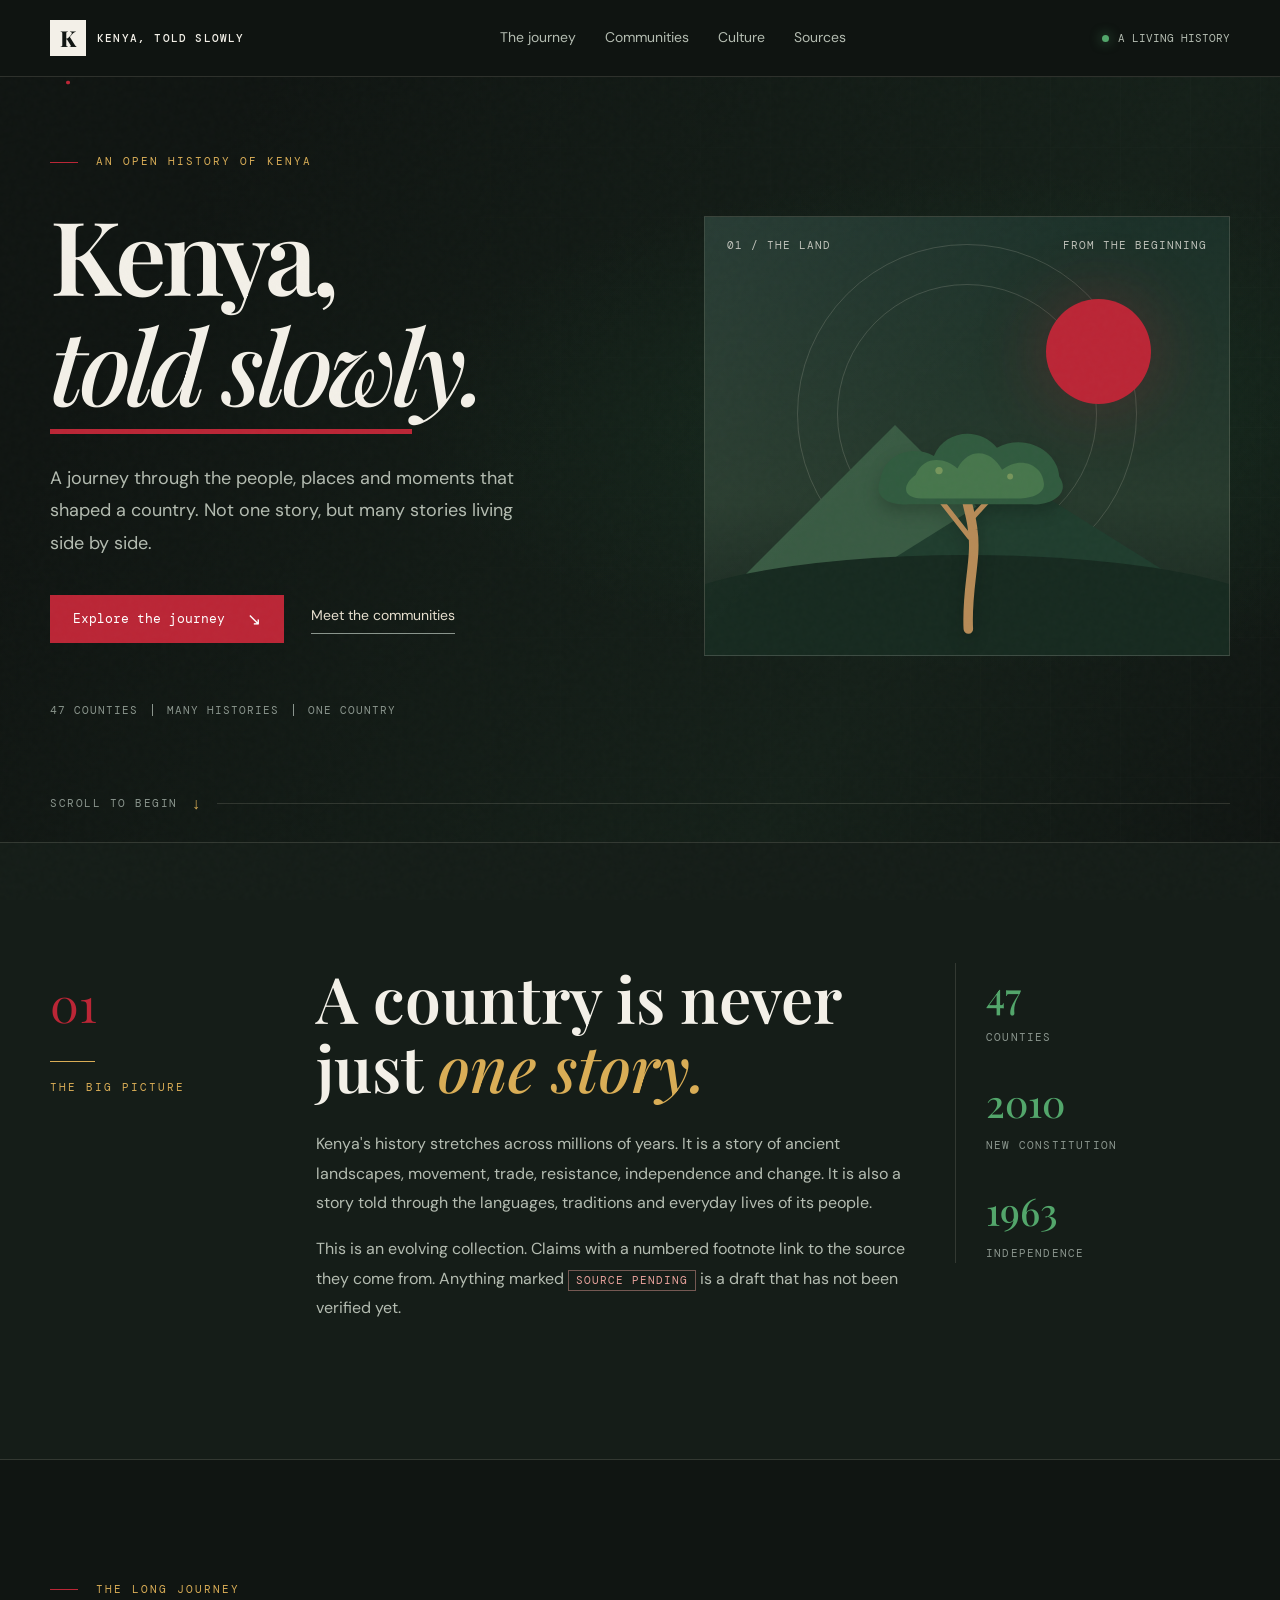
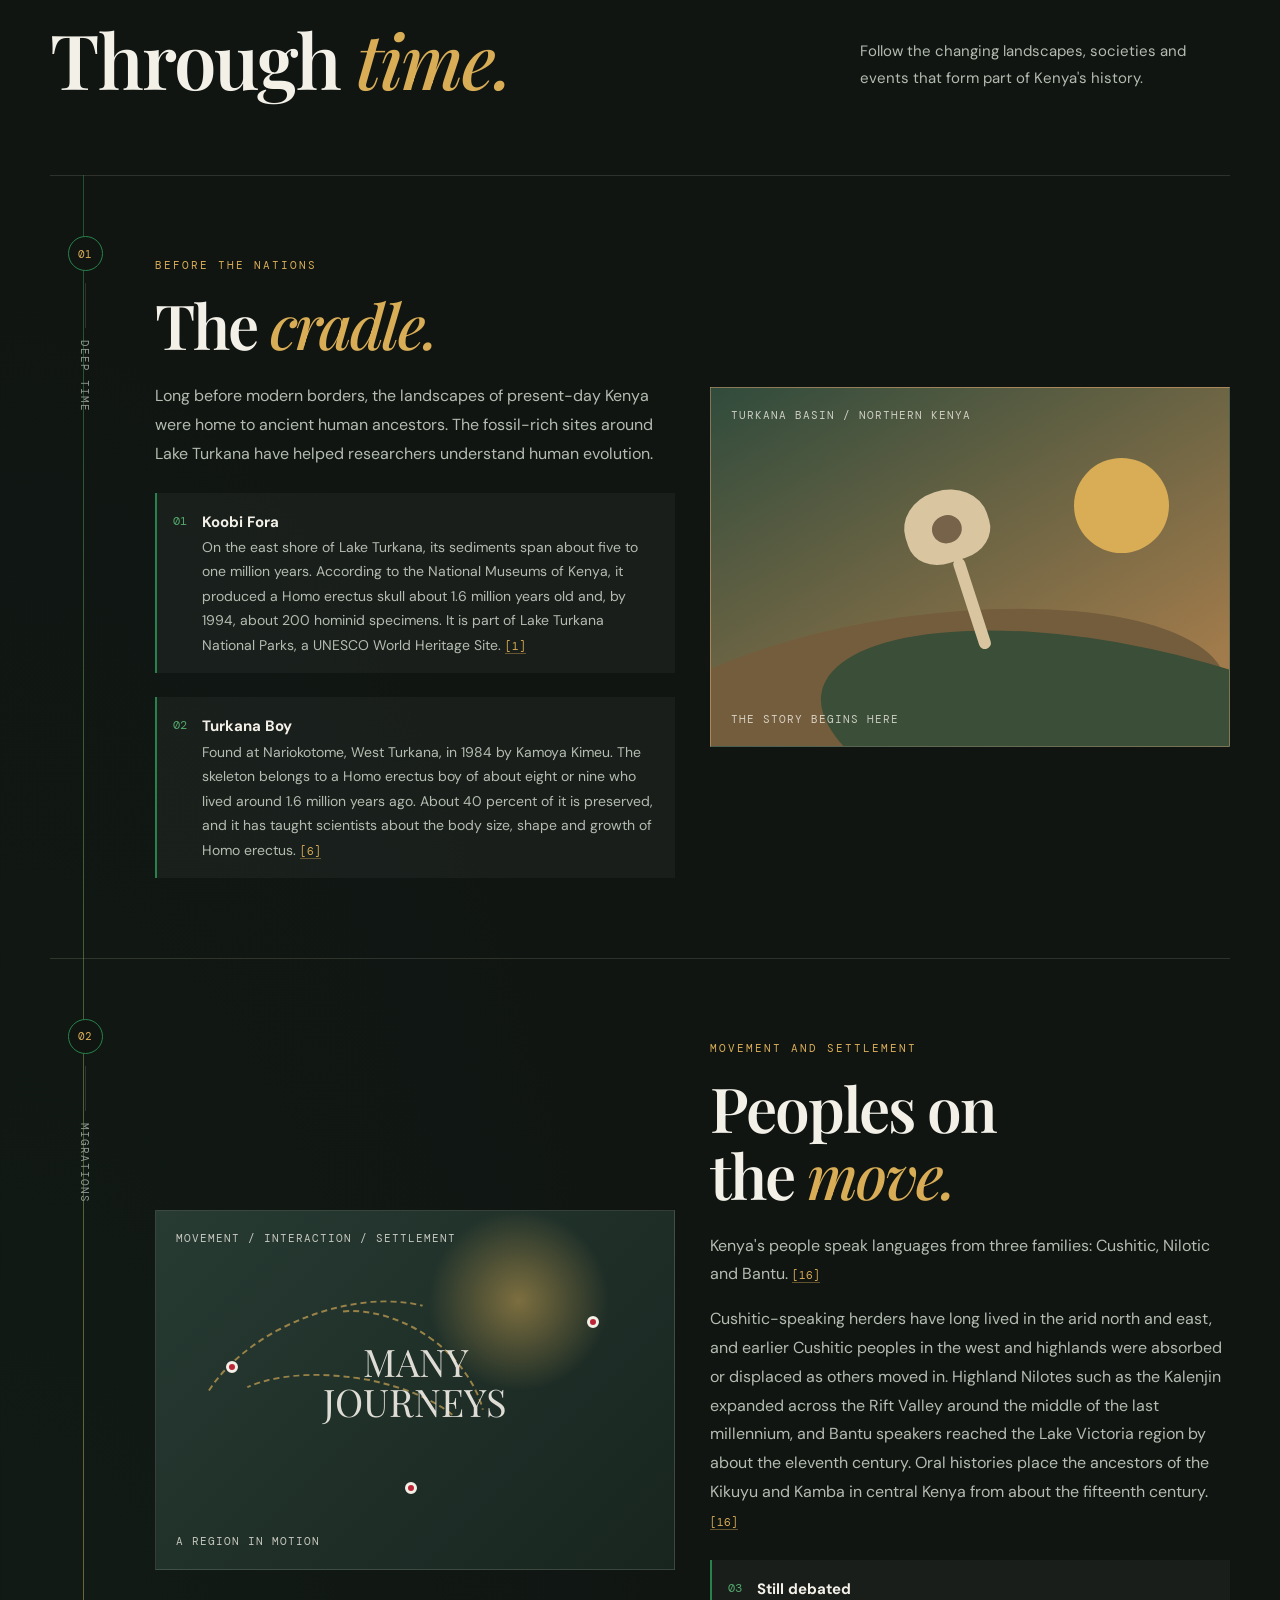
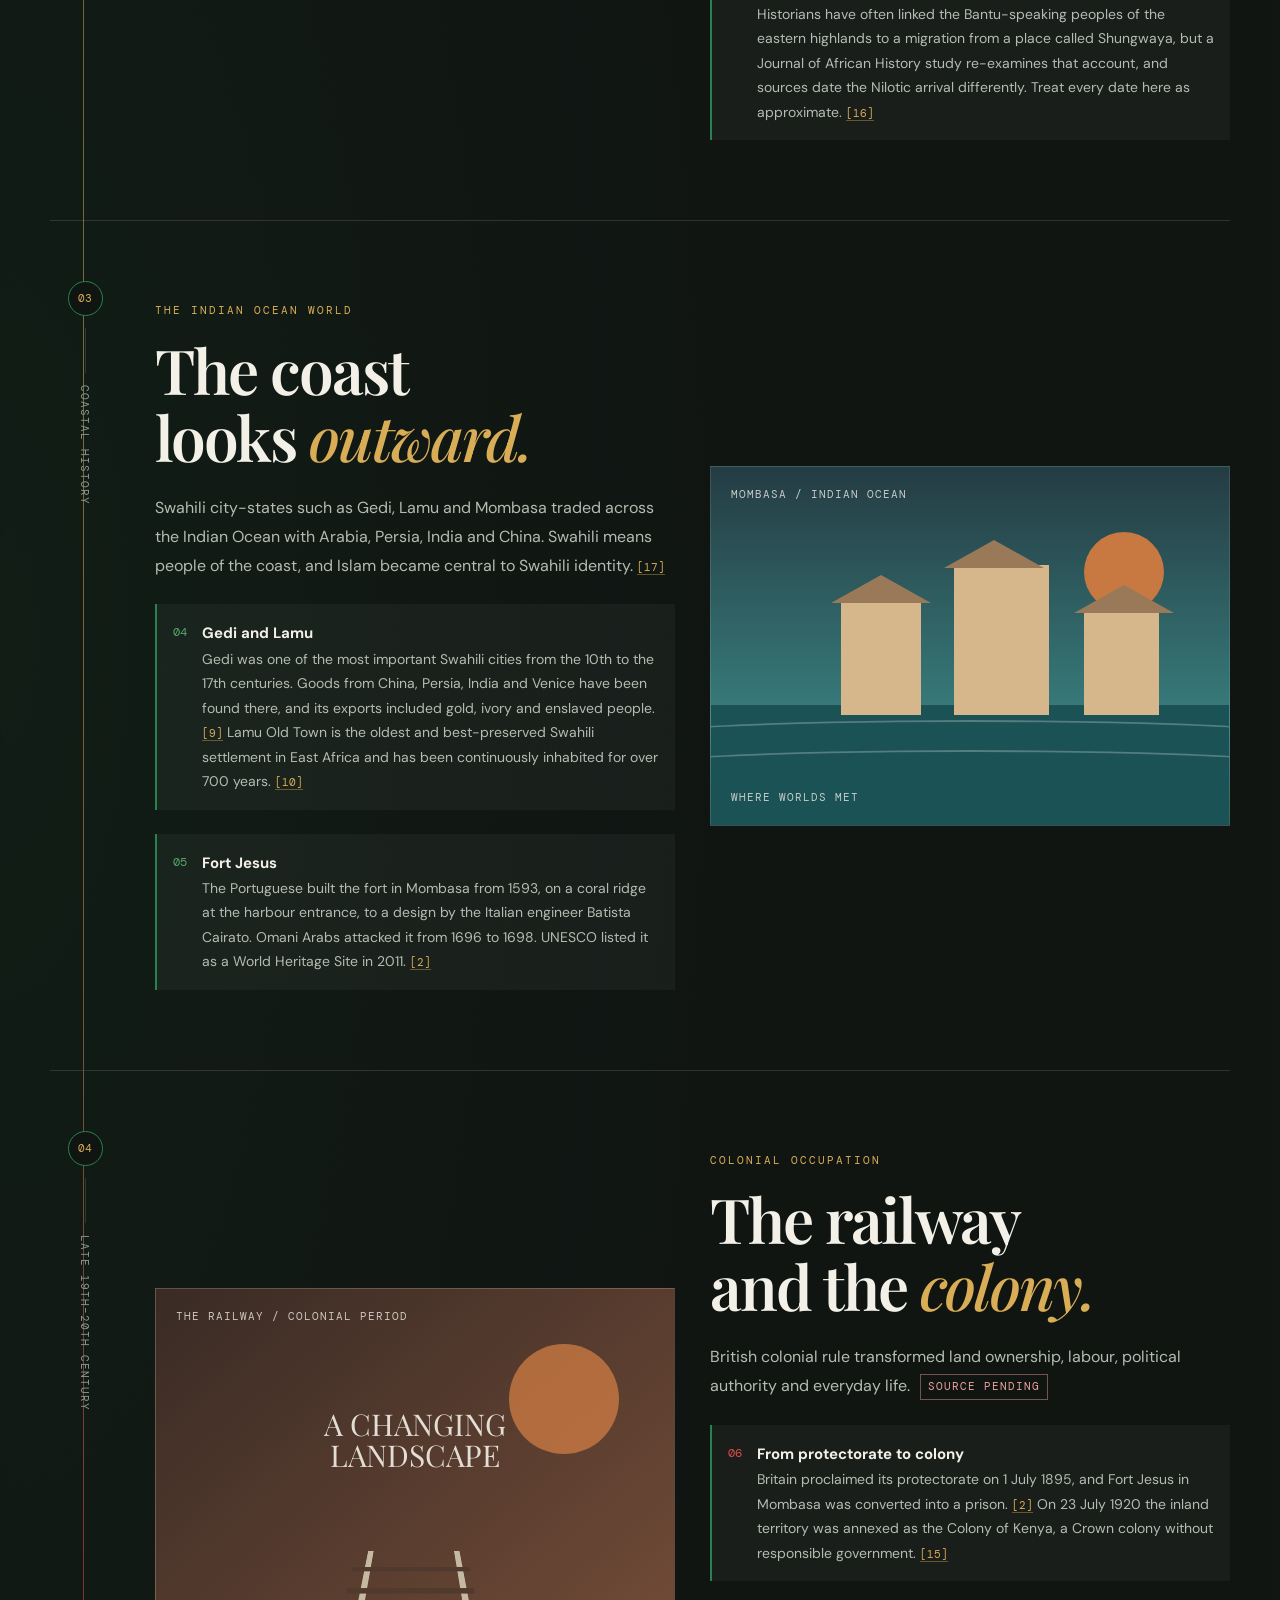
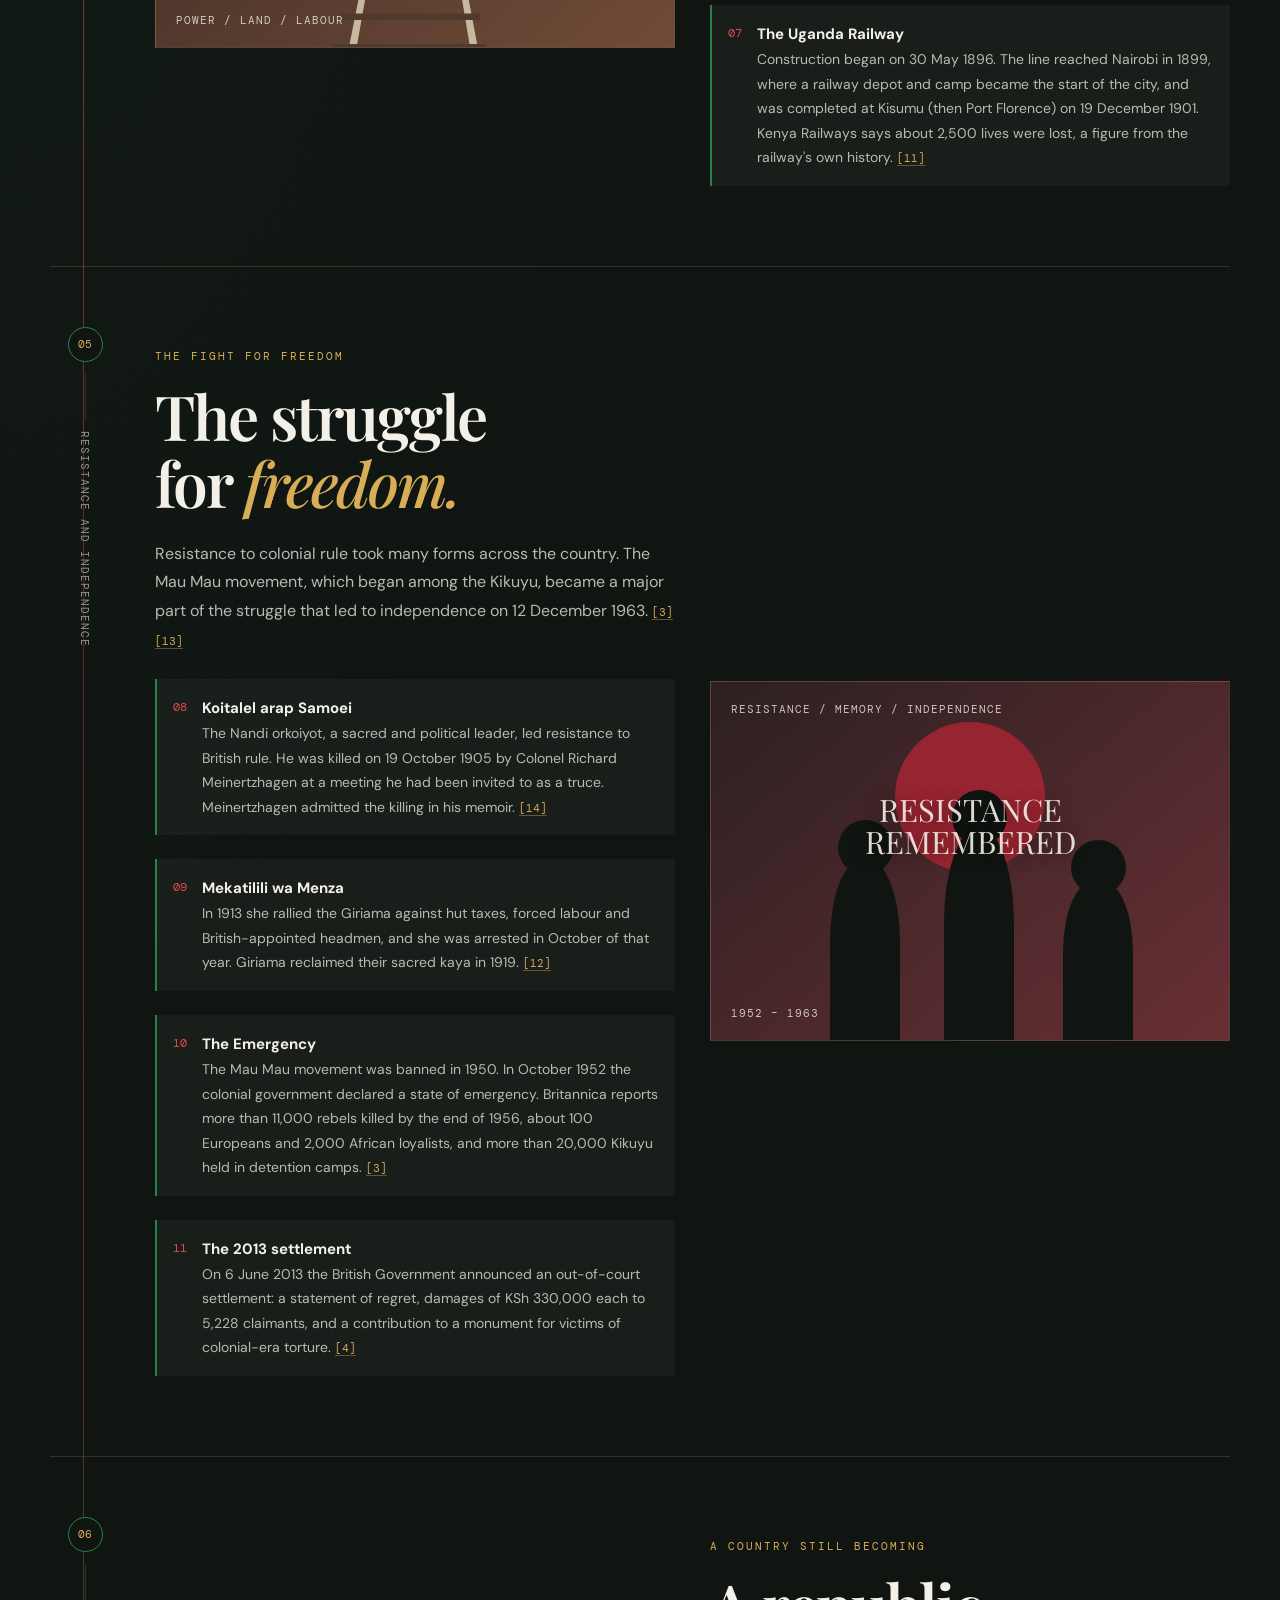
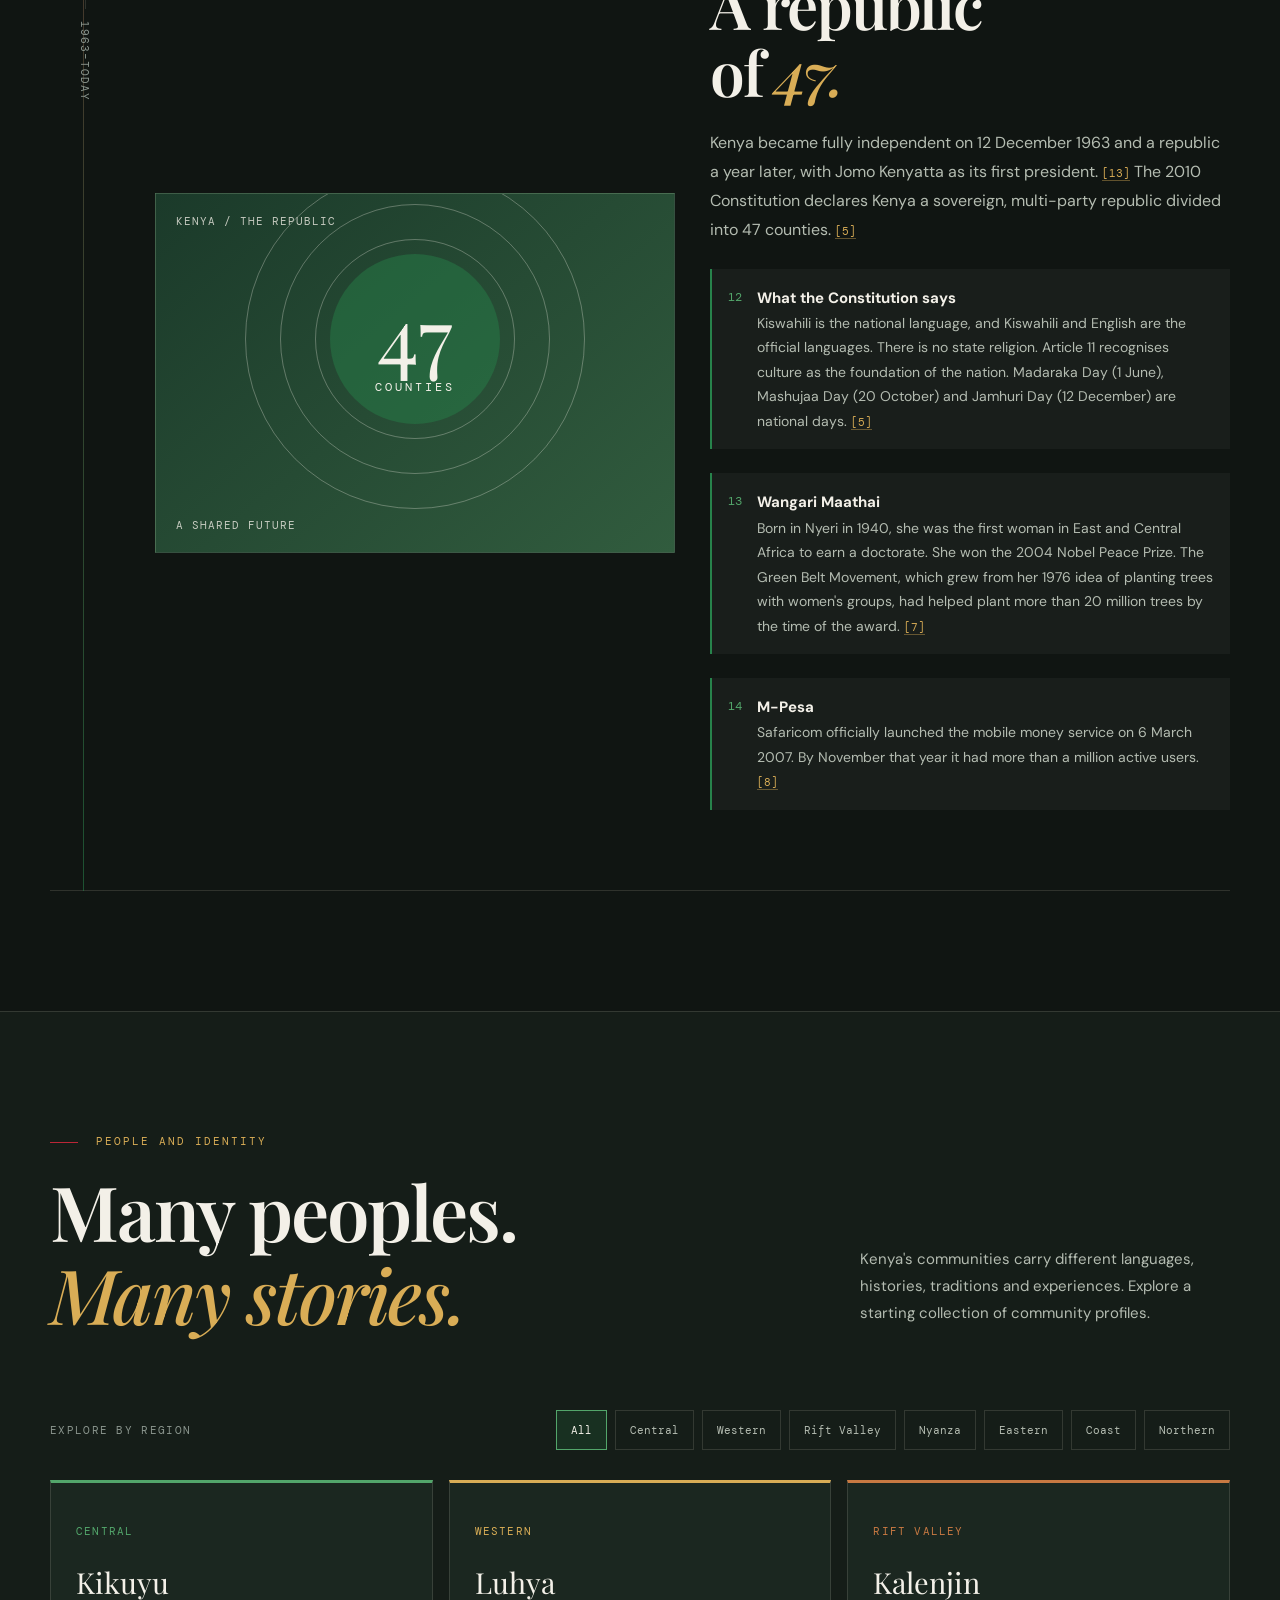
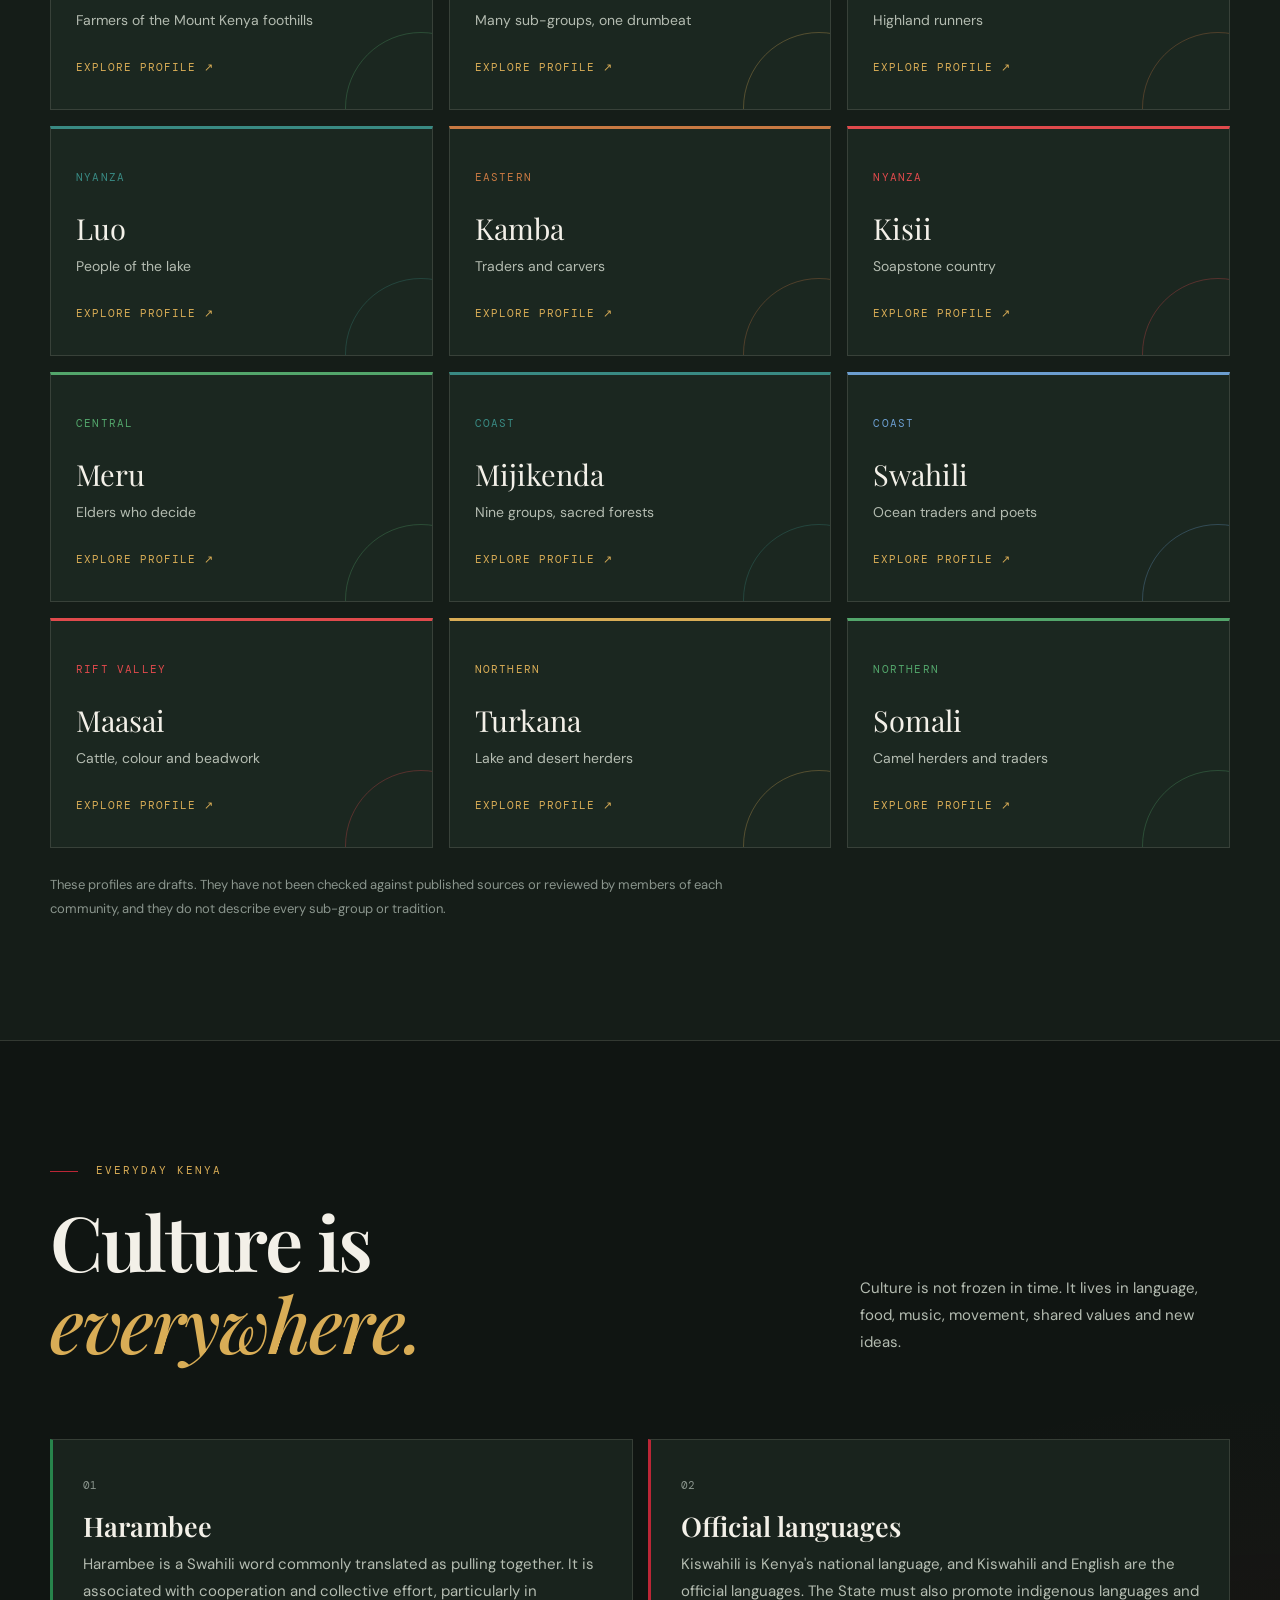
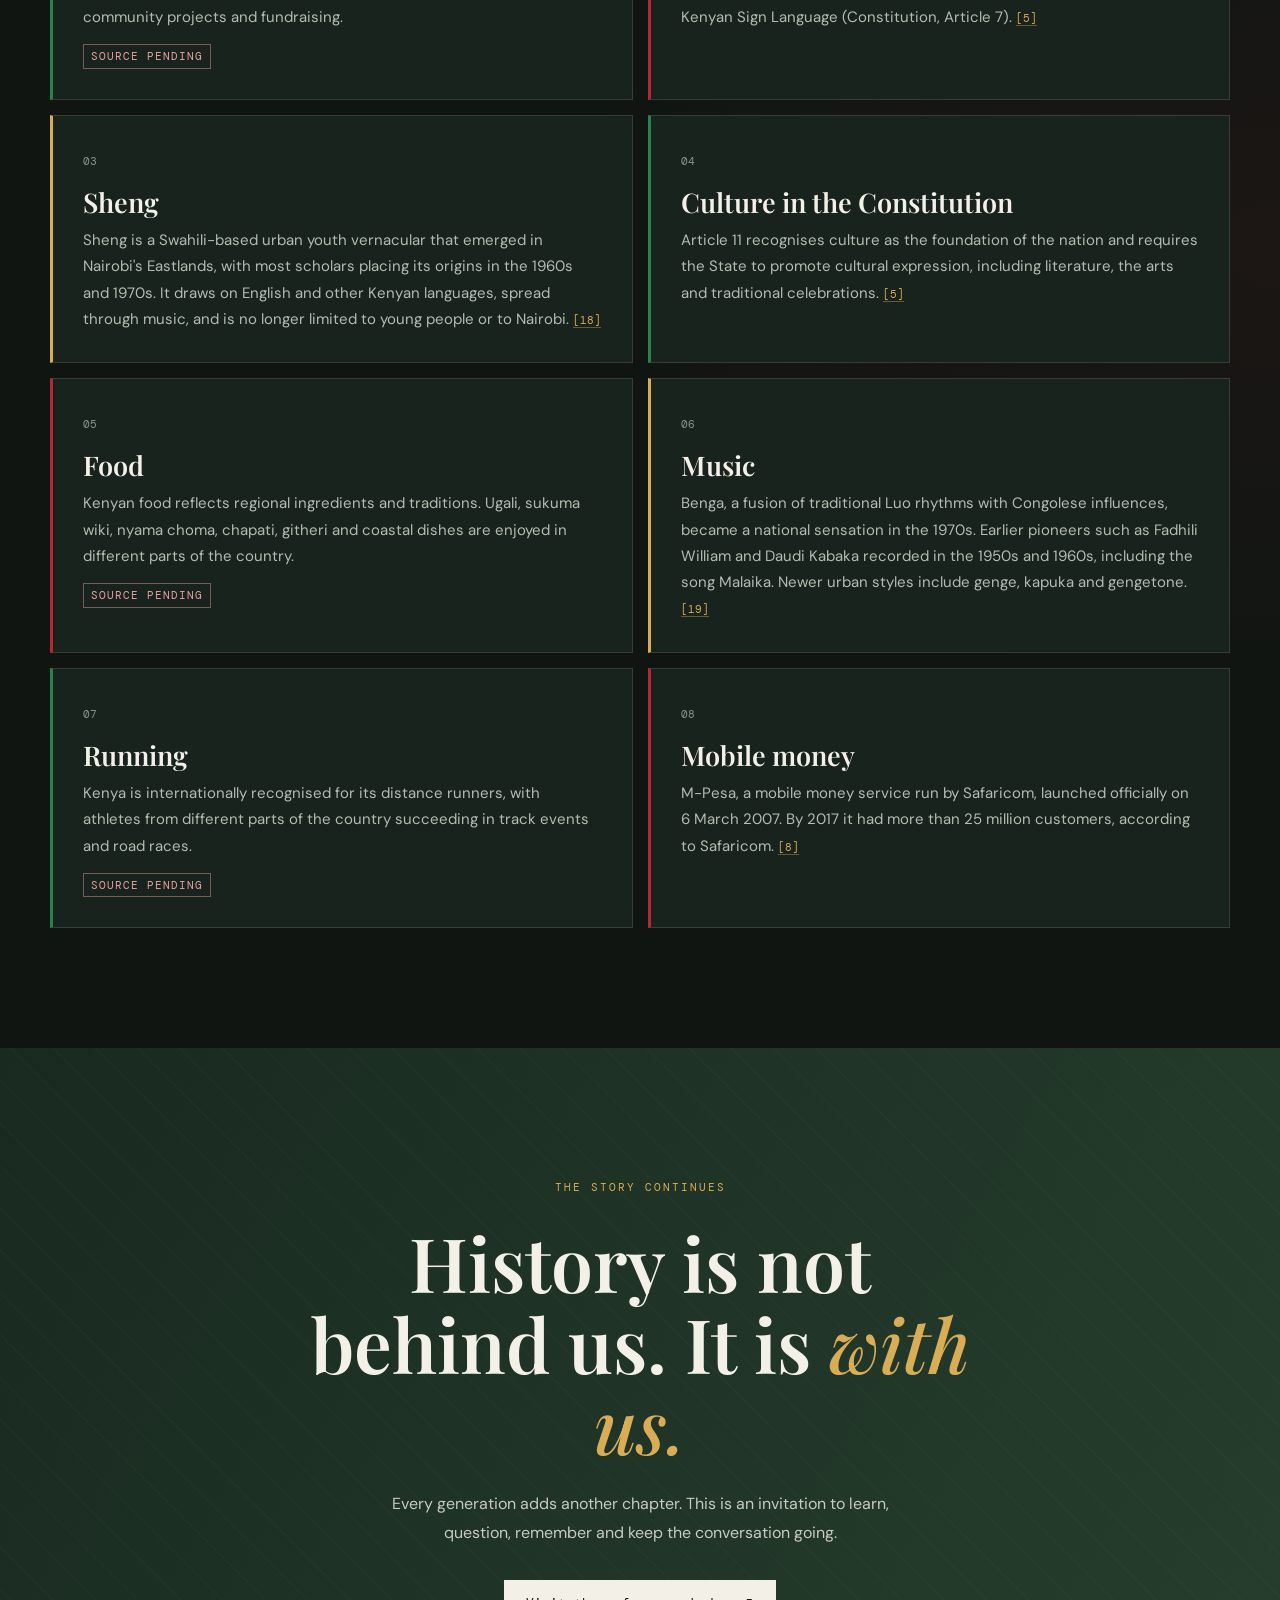
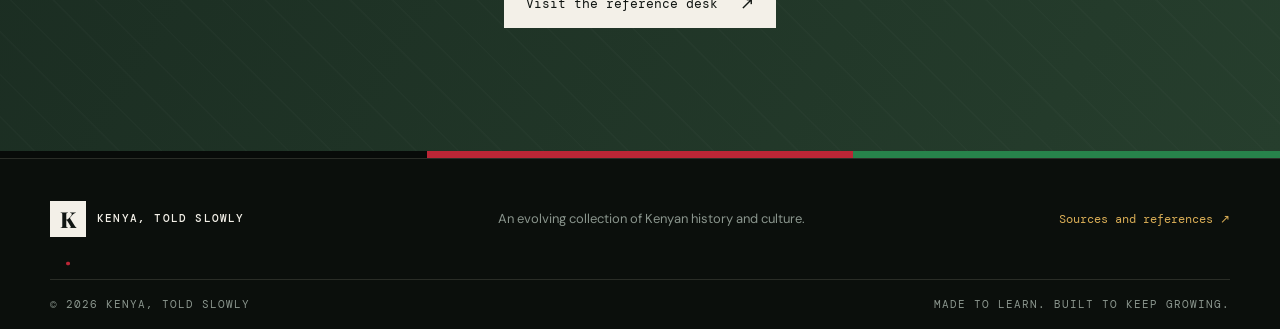
==== commit 5385565c: "verifying sources" ====
--- a/index.html
+++ b/index.html
@@ -9,7 +9,7 @@
   <meta property="og:title" content="Kenya, told slowly: A living history">
   <meta property="og:description" content="A journey through Kenya's history, communities and culture, with sources and open research gaps.">
   <!-- After deploying, change this to the full URL, e.g. https://you.github.io/kenya-history/assets/og.png -->
-  <meta property="og:image" content="assets/og.png">
+  <meta property="og:image" content="https://atermis37.github.io/kenya-history/assets/og.png">
   <meta name="twitter:card" content="summary_large_image">
   <title>Kenya, told slowly — A living history</title>
   <link rel="icon" href="data:image/svg+xml,%3Csvg xmlns='http://www.w3.org/2000/svg' viewBox='0 0 32 32'%3E%3Crect width='32' height='32' fill='%23f3f0e8'/%3E%3Ctext x='6' y='25' font-size='26' font-family='Georgia' font-weight='700' fill='%23101512'%3EK%3C/text%3E%3Ccircle cx='26' cy='25' r='2.5' fill='%23bb2636'/%3E%3C/svg%3E">
@@ -105,8 +105,9 @@
               <h3>The <em>cradle.</em></h3>
               <p>Long before modern borders, the landscapes of present-day Kenya were home to ancient human ancestors. The fossil-rich sites around Lake Turkana have helped researchers understand human evolution.</p>
               <div class="chapter-fact"><span class="fact-mark">01</span>
-                <p><strong>Koobi Fora</strong><br>On the east shore of Lake Turkana, its sediments span about five to one million years. According to the National Museums of Kenya, it produced a Homo erectus skull about 1.6 million years old and, by 1994, about 200 hominid specimens. It is part of Lake Turkana National Parks, a UNESCO World Heritage Site. <a class="fn" href="sources.html#s1">[1]</a></p></div>
-              <p class="pending">The Turkana Boy skeleton, found at Nariokotome on the west shore in 1984, is the best-known find in the region.</p>
+                <p><strong>Koobi Fora</strong><br>On the east shore of Lake Turkana, its sediments span about five to one million years. According to the National Museums of Kenya, it produced a Homo erectus skull about 1.6 million years old and, by 1994, about 200 hominid specimens. It is part of Lake Turkana National Parks, a UNESCO World Heritage Site. <a class="fn" href="sources.html#s1" aria-label="Source 1">[1]</a></p></div>
+              <div class="chapter-fact"><span class="fact-mark">02</span>
+                <p><strong>Turkana Boy</strong><br>Found at Nariokotome, West Turkana, in 1984 by Kamoya Kimeu. The skeleton belongs to a Homo erectus boy of about eight or nine who lived around 1.6 million years ago. About 40 percent of it is preserved, and it has taught scientists about the body size, shape and growth of Homo erectus. <a class="fn" href="sources.html#s6" aria-label="Source 6">[6]</a></p></div>
             </div>
             <div class="chapter-visual visual-cradle">
               <div class="visual-label">TURKANA BASIN / NORTHERN KENYA</div><div class="visual-sun"></div>
@@ -120,9 +121,10 @@
             <div class="chapter-copy">
               <p class="eyebrow">MOVEMENT AND SETTLEMENT</p>
               <h3>Peoples on<br>the <em>move.</em></h3>
-              <p class="pending">Over many centuries, different communities moved into and across the region. Historical accounts commonly discuss Cushitic-, Nilotic- and Bantu-speaking populations and their movements, interactions and settlement.</p>
-              <div class="chapter-fact"><span class="fact-mark">02</span>
-                <p><strong>Many journeys</strong><br>Migration histories are complex and should not be reduced to one simple timeline.</p></div>
+              <p>Kenya's people speak languages from three families: Cushitic, Nilotic and Bantu. <a class="fn" href="sources.html#s16" aria-label="Source 16">[16]</a></p>
+              <p>Cushitic-speaking herders have long lived in the arid north and east, and earlier Cushitic peoples in the west and highlands were absorbed or displaced as others moved in. Highland Nilotes such as the Kalenjin expanded across the Rift Valley around the middle of the last millennium, and Bantu speakers reached the Lake Victoria region by about the eleventh century. Oral histories place the ancestors of the Kikuyu and Kamba in central Kenya from about the fifteenth century. <a class="fn" href="sources.html#s16" aria-label="Source 16">[16]</a></p>
+              <div class="chapter-fact"><span class="fact-mark">03</span>
+                <p><strong>Still debated</strong><br>Historians have often linked the Bantu-speaking peoples of the eastern highlands to a migration from a place called Shungwaya, but a Journal of African History study re-examines that account, and sources date the Nilotic arrival differently. Treat every date here as approximate. <a class="fn" href="sources.html#s16" aria-label="Source 16">[16]</a></p></div>
             </div>
             <div class="chapter-visual visual-movement">
               <div class="visual-label">MOVEMENT / INTERACTION / SETTLEMENT</div>
@@ -137,9 +139,11 @@
             <div class="chapter-copy">
               <p class="eyebrow">THE INDIAN OCEAN WORLD</p>
               <h3>The coast<br>looks <em>outward.</em></h3>
-              <p class="pending">Kenya's coast became part of a wider Indian Ocean world. Coastal towns developed through trade, migration, cultural exchange and local histories. Swahili culture grew from these long interactions.</p>
-              <div class="chapter-fact"><span class="fact-mark">03</span>
-                <p><strong>Fort Jesus</strong><br>The Portuguese built the fort in Mombasa from 1593, on a coral ridge at the harbour entrance, to a design by the Italian engineer Batista Cairato. Omani Arabs attacked it from 1696 to 1698. UNESCO listed it as a World Heritage Site in 2011. <a class="fn" href="sources.html#s2">[2]</a></p></div>
+              <p>Swahili city-states such as Gedi, Lamu and Mombasa traded across the Indian Ocean with Arabia, Persia, India and China. Swahili means people of the coast, and Islam became central to Swahili identity. <a class="fn" href="sources.html#s17" aria-label="Source 17">[17]</a></p>
+              <div class="chapter-fact"><span class="fact-mark">04</span>
+                <p><strong>Gedi and Lamu</strong><br>Gedi was one of the most important Swahili cities from the 10th to the 17th centuries. Goods from China, Persia, India and Venice have been found there, and its exports included gold, ivory and enslaved people. <a class="fn" href="sources.html#s9" aria-label="Source 9">[9]</a> Lamu Old Town is the oldest and best-preserved Swahili settlement in East Africa and has been continuously inhabited for over 700 years. <a class="fn" href="sources.html#s10" aria-label="Source 10">[10]</a></p></div>
+              <div class="chapter-fact"><span class="fact-mark">05</span>
+                <p><strong>Fort Jesus</strong><br>The Portuguese built the fort in Mombasa from 1593, on a coral ridge at the harbour entrance, to a design by the Italian engineer Batista Cairato. Omani Arabs attacked it from 1696 to 1698. UNESCO listed it as a World Heritage Site in 2011. <a class="fn" href="sources.html#s2" aria-label="Source 2">[2]</a></p></div>
             </div>
             <div class="chapter-visual visual-coast">
               <div class="visual-label">MOMBASA / INDIAN OCEAN</div><div class="coast-sun"></div><div class="coast-water"></div>
@@ -154,10 +158,11 @@
             <div class="chapter-copy">
               <p class="eyebrow">COLONIAL OCCUPATION</p>
               <h3>The railway<br>and the <em>colony.</em></h3>
-              <p class="pending">British colonial rule transformed land ownership, labour, political authority and everyday life. A railway connected the coast to the interior while serving colonial economic and administrative interests.</p>
-              <div class="chapter-fact"><span class="fact-mark red-mark">04</span>
-                <p><strong>The protectorate</strong><br>Britain proclaimed its protectorate on 1 July 1895. Fort Jesus in Mombasa was converted into a prison. <a class="fn" href="sources.html#s2">[2]</a></p></div>
-              <p class="pending">The railway reached Kisumu in 1901, Nairobi began as a railway depot, and Kenya became a Crown Colony in 1920.</p>
+              <p class="pending">British colonial rule transformed land ownership, labour, political authority and everyday life.</p>
+              <div class="chapter-fact"><span class="fact-mark red-mark">06</span>
+                <p><strong>From protectorate to colony</strong><br>Britain proclaimed its protectorate on 1 July 1895, and Fort Jesus in Mombasa was converted into a prison. <a class="fn" href="sources.html#s2" aria-label="Source 2">[2]</a> On 23 July 1920 the inland territory was annexed as the Colony of Kenya, a Crown colony without responsible government. <a class="fn" href="sources.html#s15" aria-label="Source 15">[15]</a></p></div>
+              <div class="chapter-fact"><span class="fact-mark red-mark">07</span>
+                <p><strong>The Uganda Railway</strong><br>Construction began on 30 May 1896. The line reached Nairobi in 1899, where a railway depot and camp became the start of the city, and was completed at Kisumu (then Port Florence) on 19 December 1901. Kenya Railways says about 2,500 lives were lost, a figure from the railway's own history. <a class="fn" href="sources.html#s11" aria-label="Source 11">[11]</a></p></div>
             </div>
             <div class="chapter-visual visual-railway">
               <div class="visual-label">THE RAILWAY / COLONIAL PERIOD</div><div class="railway-sun"></div>
@@ -172,12 +177,15 @@
             <div class="chapter-copy">
               <p class="eyebrow">THE FIGHT FOR FREEDOM</p>
               <h3>The struggle<br>for <em>freedom.</em></h3>
-              <p>Resistance to colonial rule took many forms across the country. The Mau Mau movement, which began among the Kikuyu, became a major part of the struggle that led to independence in 1963. <a class="fn" href="sources.html#s3">[3]</a></p>
-              <div class="chapter-fact"><span class="fact-mark red-mark">05</span>
-                <p><strong>The Emergency</strong><br>The movement was banned in 1950. In October 1952 the colonial government declared a state of emergency. Britannica reports more than 11,000 rebels killed by the end of 1956, about 100 Europeans and 2,000 African loyalists, and more than 20,000 Kikuyu held in detention camps. <a class="fn" href="sources.html#s3">[3]</a></p></div>
-              <div class="chapter-fact"><span class="fact-mark red-mark">06</span>
-                <p><strong>The 2013 settlement</strong><br>On 6 June 2013 the British Government announced an out-of-court settlement: a statement of regret, damages of KSh 330,000 each to 5,228 claimants, and a contribution to a monument for victims of colonial-era torture. <a class="fn" href="sources.html#s4">[4]</a></p></div>
-              <p class="pending">Other resistance leaders include Koitalel arap Samoei (killed in 1905) and Mekatilili wa Menza, who led the Giriama in 1913–14.</p>
+              <p>Resistance to colonial rule took many forms across the country. The Mau Mau movement, which began among the Kikuyu, became a major part of the struggle that led to independence on 12 December 1963. <a class="fn" href="sources.html#s3" aria-label="Source 3">[3]</a> <a class="fn" href="sources.html#s13" aria-label="Source 13">[13]</a></p>
+              <div class="chapter-fact"><span class="fact-mark red-mark">08</span>
+                <p><strong>Koitalel arap Samoei</strong><br>The Nandi orkoiyot, a sacred and political leader, led resistance to British rule. He was killed on 19 October 1905 by Colonel Richard Meinertzhagen at a meeting he had been invited to as a truce. Meinertzhagen admitted the killing in his memoir. <a class="fn" href="sources.html#s14" aria-label="Source 14">[14]</a></p></div>
+              <div class="chapter-fact"><span class="fact-mark red-mark">09</span>
+                <p><strong>Mekatilili wa Menza</strong><br>In 1913 she rallied the Giriama against hut taxes, forced labour and British-appointed headmen, and she was arrested in October of that year. Giriama reclaimed their sacred kaya in 1919. <a class="fn" href="sources.html#s12" aria-label="Source 12">[12]</a></p></div>
+              <div class="chapter-fact"><span class="fact-mark red-mark">10</span>
+                <p><strong>The Emergency</strong><br>The Mau Mau movement was banned in 1950. In October 1952 the colonial government declared a state of emergency. Britannica reports more than 11,000 rebels killed by the end of 1956, about 100 Europeans and 2,000 African loyalists, and more than 20,000 Kikuyu held in detention camps. <a class="fn" href="sources.html#s3" aria-label="Source 3">[3]</a></p></div>
+              <div class="chapter-fact"><span class="fact-mark red-mark">11</span>
+                <p><strong>The 2013 settlement</strong><br>On 6 June 2013 the British Government announced an out-of-court settlement: a statement of regret, damages of KSh 330,000 each to 5,228 claimants, and a contribution to a monument for victims of colonial-era torture. <a class="fn" href="sources.html#s4" aria-label="Source 4">[4]</a></p></div>
             </div>
             <div class="chapter-visual visual-freedom">
               <div class="visual-label">RESISTANCE / MEMORY / INDEPENDENCE</div><div class="freedom-sun"></div>
@@ -191,10 +199,13 @@
             <div class="chapter-copy">
               <p class="eyebrow">A COUNTRY STILL BECOMING</p>
               <h3>A republic<br>of <em>47.</em></h3>
-              <p>The 2010 Constitution declares Kenya a sovereign, multi-party republic divided into 47 counties, with national and county governments that are distinct and interdependent. <a class="fn" href="sources.html#s5">[5]</a></p>
-              <div class="chapter-fact"><span class="fact-mark green-mark">07</span>
-                <p><strong>What the Constitution says</strong><br>Kiswahili is the national language, and Kiswahili and English are the official languages. There is no state religion. Article 11 recognises culture as the foundation of the nation. Madaraka Day (1 June), Mashujaa Day (20 October) and Jamhuri Day (12 December) are national days. <a class="fn" href="sources.html#s5">[5]</a></p></div>
-              <p class="pending">Wangari Maathai won the Nobel Peace Prize in 2004, and M-Pesa launched in 2007.</p>
+              <p>Kenya became fully independent on 12 December 1963 and a republic a year later, with Jomo Kenyatta as its first president. <a class="fn" href="sources.html#s13" aria-label="Source 13">[13]</a> The 2010 Constitution declares Kenya a sovereign, multi-party republic divided into 47 counties. <a class="fn" href="sources.html#s5" aria-label="Source 5">[5]</a></p>
+              <div class="chapter-fact"><span class="fact-mark green-mark">12</span>
+                <p><strong>What the Constitution says</strong><br>Kiswahili is the national language, and Kiswahili and English are the official languages. There is no state religion. Article 11 recognises culture as the foundation of the nation. Madaraka Day (1 June), Mashujaa Day (20 October) and Jamhuri Day (12 December) are national days. <a class="fn" href="sources.html#s5" aria-label="Source 5">[5]</a></p></div>
+              <div class="chapter-fact"><span class="fact-mark green-mark">13</span>
+                <p><strong>Wangari Maathai</strong><br>Born in Nyeri in 1940, she was the first woman in East and Central Africa to earn a doctorate. She won the 2004 Nobel Peace Prize. The Green Belt Movement, which grew from her 1976 idea of planting trees with women's groups, had helped plant more than 20 million trees by the time of the award. <a class="fn" href="sources.html#s7" aria-label="Source 7">[7]</a></p></div>
+              <div class="chapter-fact"><span class="fact-mark green-mark">14</span>
+                <p><strong>M-Pesa</strong><br>Safaricom officially launched the mobile money service on 6 March 2007. By November that year it had more than a million active users. <a class="fn" href="sources.html#s8" aria-label="Source 8">[8]</a></p></div>
             </div>
             <div class="chapter-visual visual-republic">
               <div class="visual-label">KENYA / THE REPUBLIC</div><div class="republic-sun"></div>
@@ -257,6 +268,7 @@
       <h2 id="dlg-t">Community name</h2>
       <div class="dialog-rule"></div>
       <p id="dlg-b"></p>
+      <p class="dialog-sources" id="dlg-s"></p>
       <p class="dialog-disclaimer">Draft profile. Not yet checked against published sources or reviewed by members of this community. Claims marked "source pending" are unverified.</p>
     </div>
   </dialog>
--- a/css/styles.css
+++ b/css/styles.css
@@ -291,3 +291,5 @@
   *,*::before,*::after{scroll-behavior:auto!important;animation-duration:.01ms!important;transition-duration:.01ms!important}
   .reveal{opacity:1;transform:none}
 }
+
+.dialog-sources{margin-top:18px;font-family:var(--font-mono);font-size:12px;color:var(--gold)}.dialog-sources:empty{display:none}.dialog-sources a{margin-right:8px}
